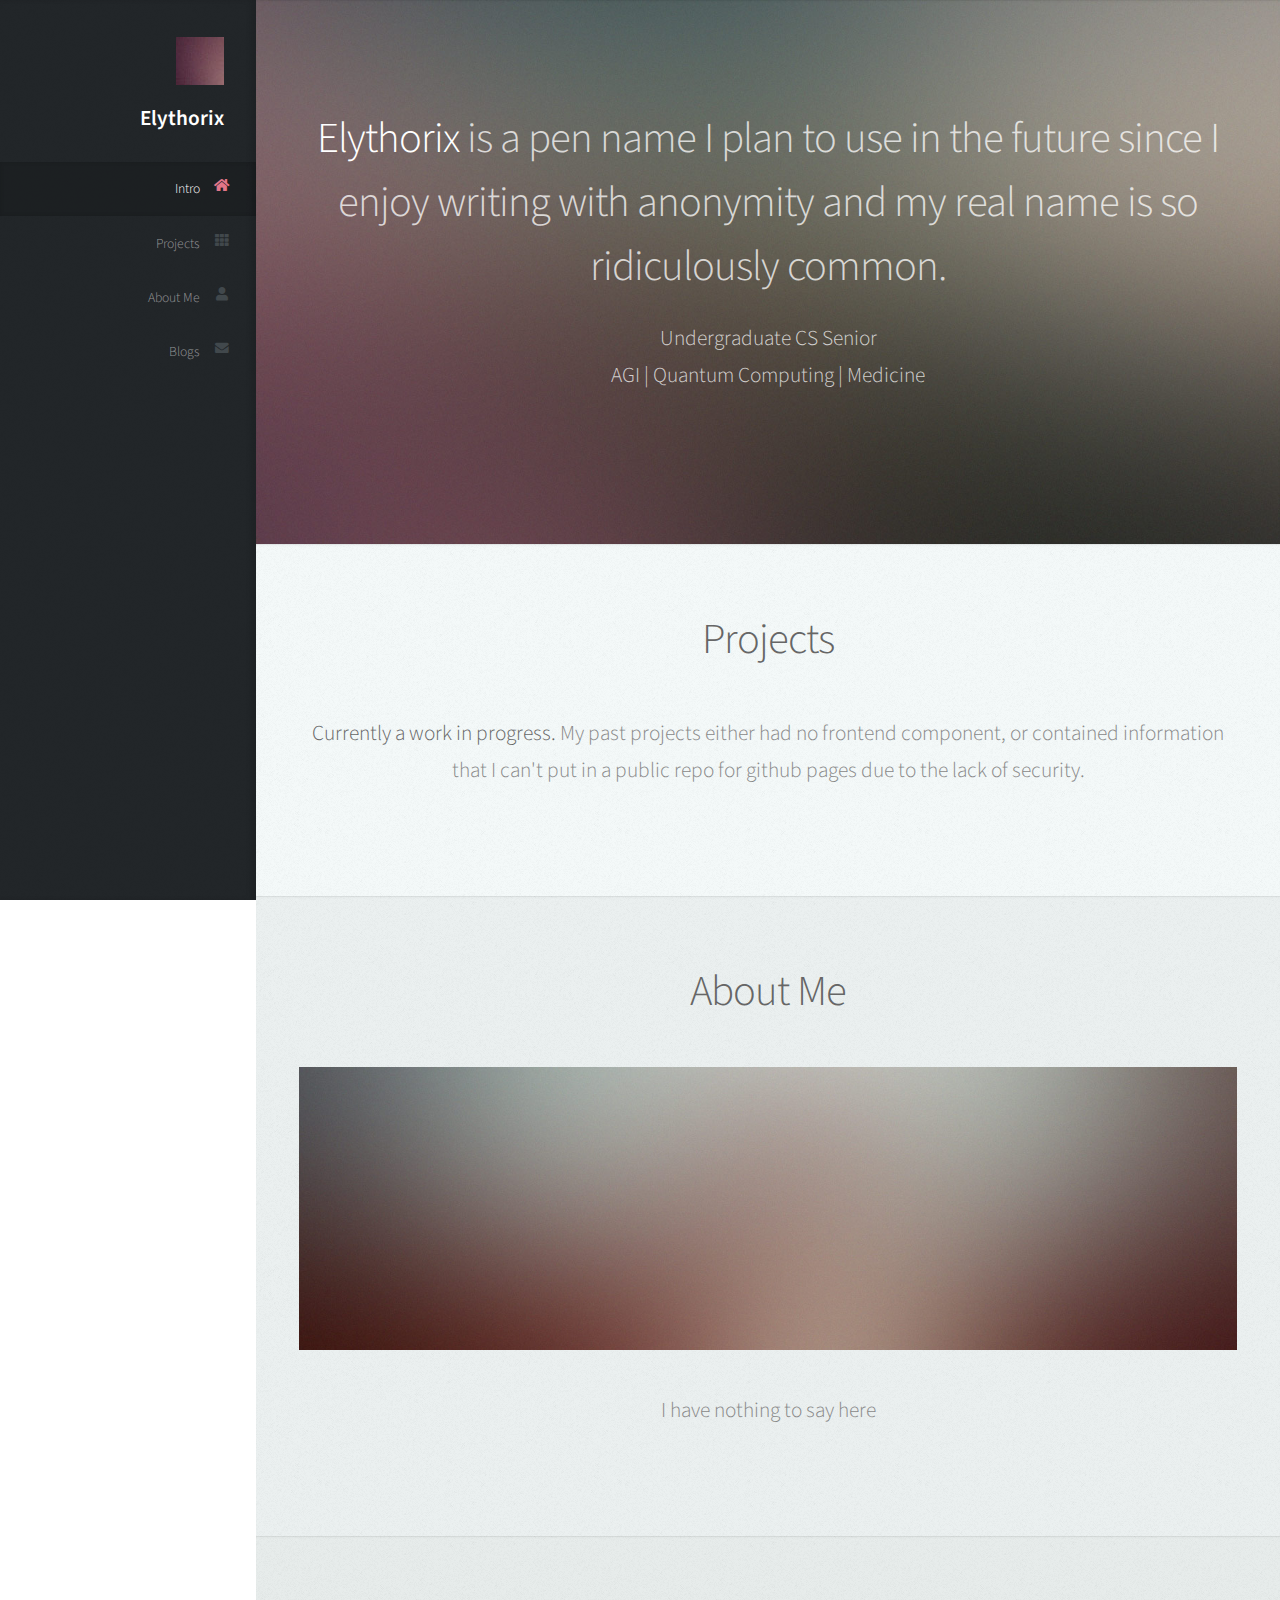
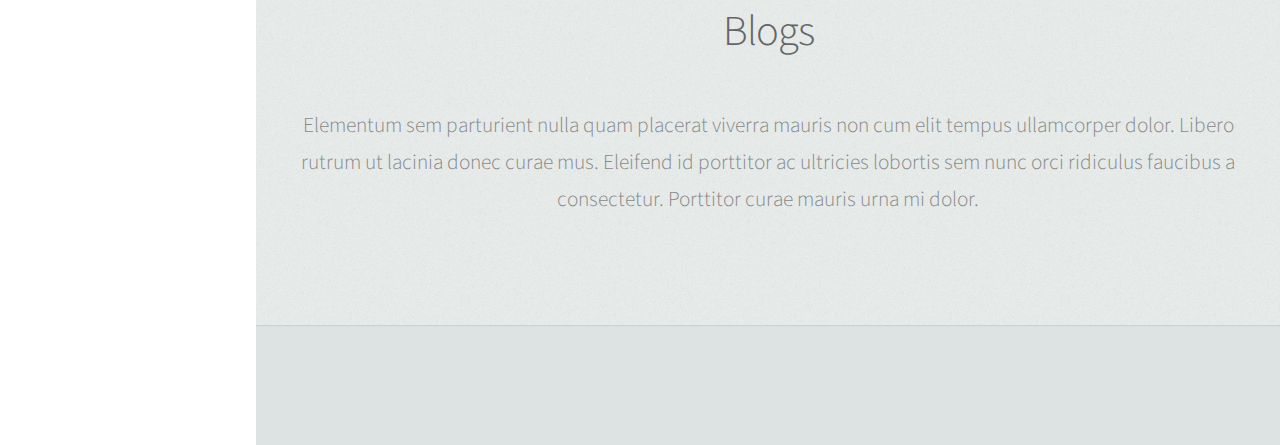
==== index.html @ fecc8b0c "adding a short bio" ====
<!DOCTYPE HTML>
<!--
	Prologue by HTML5 UP
	html5up.net | @ajlkn
	Free for personal and commercial use under the CCA 3.0 license (html5up.net/license)
-->
<html>
	<head>
		<title>Elythorix's Home</title>
		<meta charset="utf-8" />
		<meta name="viewport" content="width=device-width, initial-scale=1, user-scalable=no" />
		<link rel="stylesheet" href="assets/css/main.css" />
	</head>
	<body class="is-preload">

		<!-- Header -->
			<div id="header">

				<div class="top">

					<!-- Logo -->
						<div id="logo">
							<span class="image avatar48"><img src="images/avatar.jpg" alt="" /></span>
							<h1 id="title">Elythorix</h1>
							<!--<p>Will add a description in the future</p> -->
						</div>

					<!-- Nav -->
						<nav id="nav">
							<ul>
								<li><a href="#top" id="top-link"><span class="icon solid fa-home">Intro</span></a></li>
								<li><a href="#projects" id="projects-link"><span class="icon solid fa-th">Projects</span></a></li>
								<li><a href="#about" id="about-link"><span class="icon solid fa-user">About Me</span></a></li>
								<li><a href="#blogs" id="blog-link"><span class="icon solid fa-envelope">Blogs</span></a></li>
							</ul>
						</nav>

				</div>

				<div class="bottom">

					<!-- Social Icons 
						<ul class="icons">
							<li><a href="#" class="icon brands fa-twitter"><span class="label">Twitter</span></a></li>
							<li><a href="#" class="icon brands fa-facebook-f"><span class="label">Facebook</span></a></li>
							<li><a href="#" class="icon brands fa-github"><span class="label">Github</span></a></li>
							<li><a href="#" class="icon brands fa-dribbble"><span class="label">Dribbble</span></a></li>
							<li><a href="#" class="icon solid fa-envelope"><span class="label">Email</span></a></li>
						</ul>
					-->

				</div>

			</div>

		<!-- Main -->
			<div id="main">

				<!-- Intro -->
					<section id="top" class="one dark cover">
						<div class="container">

							<header>
								<h2 class="alt"><strong>Elythorix</strong> is a pen name I plan to use in the future since I enjoy writing with anonymity
									and my real name is so ridiculously common. </h2>
								<p>Undergraduate CS Senior<br />
								AGI | Quantum Computing | Medicine</p>
							</header>
						<!-- 
							<footer>
								<a href="#projects" class="button scrolly">Magna Aliquam</a>
							</footer>
						-->
						</div>
					</section>

				<!-- Portfolio (Will add this section in future) -->
					<section id="projects" class="two">
						<div class="container">

							<header>
								<h2>Projects</h2>
							</header>

							<p><b>Currently a work in progress. </b> My past projects either had no frontend component, or contained information
								that I can't put in a public repo for github pages due to the lack of security.
							</p>
						<!--
							<div class="row">
								<div class="col-4 col-12-mobile">
									<article class="item">
										<a href="#" class="image fit"><img src="images/pic02.jpg" alt="" /></a>
										<header>
											<h3>Ipsum Feugiat</h3>
										</header>
									</article>
									<article class="item">
										<a href="#" class="image fit"><img src="images/pic03.jpg" alt="" /></a>
										<header>
											<h3>Rhoncus Semper</h3>
										</header>
									</article>
								</div>
								<div class="col-4 col-12-mobile">
									<article class="item">
										<a href="#" class="image fit"><img src="images/pic04.jpg" alt="" /></a>
										<header>
											<h3>Magna Nullam</h3>
										</header>
									</article>
									<article class="item">
										<a href="#" class="image fit"><img src="images/pic05.jpg" alt="" /></a>
										<header>
											<h3>Natoque Vitae</h3>
										</header>
									</article>
								</div>
								<div class="col-4 col-12-mobile">
									<article class="item">
										<a href="#" class="image fit"><img src="images/pic06.jpg" alt="" /></a>
										<header>
											<h3>Dolor Penatibus</h3>
										</header>
									</article>
									<article class="item">
										<a href="#" class="image fit"><img src="images/pic07.jpg" alt="" /></a>
										<header>
											<h3>Orci Convallis</h3>
										</header>
									</article>
								</div>
							</div>
						-->
						</div>
					</section>

				<!-- About Me -->
					<section id="about" class="three">
						<div class="container">

							<header>
								<h2>About Me</h2>
							</header>

							<a href="#" class="image featured"><img src="images/pic08.jpg" alt="" /></a>

							<p>I have nothing to say here</p>

						</div>
					</section>

				<!-- Blogs -->
					<section id="blogs" class="four">
						<div class="container">

							<header>
								<h2>Blogs</h2>
							</header>

							<p>Elementum sem parturient nulla quam placerat viverra
							mauris non cum elit tempus ullamcorper dolor. Libero rutrum ut lacinia
							donec curae mus. Eleifend id porttitor ac ultricies lobortis sem nunc
							orci ridiculus faucibus a consectetur. Porttitor curae mauris urna mi dolor.</p>

						</div>
					</section>
				
			</div>

		<!-- Footer -->
			<div id="footer">

			</div>

		<!-- Scripts -->
			<script src="assets/js/jquery.min.js"></script>
			<script src="assets/js/jquery.scrolly.min.js"></script>
			<script src="assets/js/jquery.scrollex.min.js"></script>
			<script src="assets/js/browser.min.js"></script>
			<script src="assets/js/breakpoints.min.js"></script>
			<script src="assets/js/util.js"></script>
			<script src="assets/js/main.js"></script>

	</body>
</html>
---- assets/css/main.css ----
@import url("fontawesome-all.min.css");
@import url("https://fonts.googleapis.com/css?family=Source+Sans+Pro:300,300italic,400,600");

/*
	Prologue by HTML5 UP
	html5up.net | @ajlkn
	Free for personal and commercial use under the CCA 3.0 license (html5up.net/license)
*/

html, body, div, span, applet, object,
iframe, h1, h2, h3, h4, h5, h6, p, blockquote,
pre, a, abbr, acronym, address, big, cite,
code, del, dfn, em, img, ins, kbd, q, s, samp,
small, strike, strong, sub, sup, tt, var, b,
u, i, center, dl, dt, dd, ol, ul, li, fieldset,
form, label, legend, table, caption, tbody,
tfoot, thead, tr, th, td, article, aside,
canvas, details, embed, figure, figcaption,
footer, header, hgroup, menu, nav, output, ruby,
section, summary, time, mark, audio, video {
	margin: 0;
	padding: 0;
	border: 0;
	font-size: 100%;
	font: inherit;
	vertical-align: baseline;}

article, aside, details, figcaption, figure,
footer, header, hgroup, menu, nav, section {
	display: block;}

body {
	line-height: 1;
}

ol, ul {
	list-style: none;
}

blockquote, q {
	quotes: none;
}

	blockquote:before, blockquote:after, q:before, q:after {
		content: '';
		content: none;
	}

table {
	border-collapse: collapse;
	border-spacing: 0;
}

body {
	-webkit-text-size-adjust: none;
}

mark {
	background-color: transparent;
	color: inherit;
}

input::-moz-focus-inner {
	border: 0;
	padding: 0;
}

input, select, textarea {
	-moz-appearance: none;
	-webkit-appearance: none;
	-ms-appearance: none;
	appearance: none;
}

/* Basic */

	html {
		box-sizing: border-box;
	}

	*, *:before, *:after {
		box-sizing: inherit;
	}

	body {
		background: #fff;
		font-family: 'Source Sans Pro', sans-serif;
		font-size: 19pt;
		font-weight: 300;
		line-height: 1.75em;
		color: #888;
	}

		body.is-preload *, body.is-preload *:before, body.is-preload *:after {
			-moz-animation: none !important;
			-webkit-animation: none !important;
			-ms-animation: none !important;
			animation: none !important;
			-moz-transition: none !important;
			-webkit-transition: none !important;
			-ms-transition: none !important;
			transition: none !important;
		}

	input, textarea, select {
		font-family: 'Source Sans Pro', sans-serif;
		font-size: 19pt;
		font-weight: 300;
		line-height: 1.75em;
		color: #888;
	}

	h1, h2, h3, h4, h5, h6 {
		font-weight: 300;
		color: #666;
		line-height: 1.5em;
	}

	h1 a, h2 a, h3 a, h4 a, h5 a, h6 a {
		color: inherit;
		text-decoration: none;
	}

		h1 a strong, h2 a strong, h3 a strong, h4 a strong, h5 a strong, h6 a strong {
			color: #333;
		}

	h2 {
		font-size: 2em;
		letter-spacing: -1px;
	}

		h2.alt {
			color: #888;
		}

			h2.alt strong {
				color: #666;
			}

	h3 {
		font-size: 1.5em;
	}

	header {
		margin: 0 0 2em 0;
	}

		header > p {
			margin: 1em 0 0 0;
		}

	footer {
		margin: 2em 0 0 0;
	}

	strong, b {
		font-weight: 300;
		color: #666;
	}

	em, i {
		font-style: italic;
	}

	a {
		text-decoration: none;
		color: inherit;
		border-bottom: dotted 1px rgba(128, 128, 128, 0.5);
		-moz-transition: color 0.35s ease-in-out, border-bottom-color 0.35s ease-in-out;
		-webkit-transition: color 0.35s ease-in-out, border-bottom-color 0.35s ease-in-out;
		-ms-transition: color 0.35s ease-in-out, border-bottom-color 0.35s ease-in-out;
		transition: color 0.35s ease-in-out, border-bottom-color 0.35s ease-in-out;
		outline: 0;
	}

		a:hover {
			color: #E27689;
			border-bottom-color: rgba(255, 255, 255, 0);
		}

	sub {
		position: relative;
		top: 0.5em;
		font-size: 0.8em;
	}

	sup {
		position: relative;
		top: -0.5em;
		font-size: 0.8em;
	}

	hr {
		border: 0;
		border-top: solid 1px #ddd;
	}

	blockquote {
		border-left: solid 0.5em #ddd;
		padding: 1em 0 1em 2em;
		font-style: italic;
	}

	p, ul, ol, dl, table {
		margin-bottom: 2em;
	}

	br.clear {
		clear: both;
	}

/* Container */

	.container {
		margin: 0 auto;
		max-width: 100%;
		width: 1400px;
	}

		@media screen and (min-width: 961px) and (max-width: 1880px) {

			.container {
				width: 1200px;
			}

		}

		@media screen and (min-width: 961px) and (max-width: 1620px) {

			.container {
				width: 960px;
			}

		}

		@media screen and (min-width: 961px) and (max-width: 1320px) {

			.container {
				width: 100%;
			}

		}

		@media screen and (max-width: 960px) {

			.container {
				width: 100%;
			}

		}

		@media screen and (max-width: 736px) {

			.container {
				width: 100%;
			}

		}

/* Row */

	.row {
		display: flex;
		flex-wrap: wrap;
		box-sizing: border-box;
		align-items: stretch;
	}

		.row > * {
			box-sizing: border-box;
		}

		.row.gtr-uniform > * > :last-child {
			margin-bottom: 0;
		}

		.row.aln-left {
			justify-content: flex-start;
		}

		.row.aln-center {
			justify-content: center;
		}

		.row.aln-right {
			justify-content: flex-end;
		}

		.row.aln-top {
			align-items: flex-start;
		}

		.row.aln-middle {
			align-items: center;
		}

		.row.aln-bottom {
			align-items: flex-end;
		}

		.row > .imp {
			order: -1;
		}

		.row > .col-1 {
			width: 8.33333%;
		}

		.row > .off-1 {
			margin-left: 8.33333%;
		}

		.row > .col-2 {
			width: 16.66667%;
		}

		.row > .off-2 {
			margin-left: 16.66667%;
		}

		.row > .col-3 {
			width: 25%;
		}

		.row > .off-3 {
			margin-left: 25%;
		}

		.row > .col-4 {
			width: 33.33333%;
		}

		.row > .off-4 {
			margin-left: 33.33333%;
		}

		.row > .col-5 {
			width: 41.66667%;
		}

		.row > .off-5 {
			margin-left: 41.66667%;
		}

		.row > .col-6 {
			width: 50%;
		}

		.row > .off-6 {
			margin-left: 50%;
		}

		.row > .col-7 {
			width: 58.33333%;
		}

		.row > .off-7 {
			margin-left: 58.33333%;
		}

		.row > .col-8 {
			width: 66.66667%;
		}

		.row > .off-8 {
			margin-left: 66.66667%;
		}

		.row > .col-9 {
			width: 75%;
		}

		.row > .off-9 {
			margin-left: 75%;
		}

		.row > .col-10 {
			width: 83.33333%;
		}

		.row > .off-10 {
			margin-left: 83.33333%;
		}

		.row > .col-11 {
			width: 91.66667%;
		}

		.row > .off-11 {
			margin-left: 91.66667%;
		}

		.row > .col-12 {
			width: 100%;
		}

		.row > .off-12 {
			margin-left: 100%;
		}

		.row.gtr-0 {
			margin-top: 0px;
			margin-left: 0px;
		}

			.row.gtr-0 > * {
				padding: 0px 0 0 0px;
			}

			.row.gtr-0.gtr-uniform {
				margin-top: 0px;
			}

				.row.gtr-0.gtr-uniform > * {
					padding-top: 0px;
				}

		.row.gtr-25 {
			margin-top: -10px;
			margin-left: -10px;
		}

			.row.gtr-25 > * {
				padding: 10px 0 0 10px;
			}

			.row.gtr-25.gtr-uniform {
				margin-top: -10px;
			}

				.row.gtr-25.gtr-uniform > * {
					padding-top: 10px;
				}

		.row.gtr-50 {
			margin-top: -20px;
			margin-left: -20px;
		}

			.row.gtr-50 > * {
				padding: 20px 0 0 20px;
			}

			.row.gtr-50.gtr-uniform {
				margin-top: -20px;
			}

				.row.gtr-50.gtr-uniform > * {
					padding-top: 20px;
				}

		.row {
			margin-top: -40px;
			margin-left: -40px;
		}

			.row > * {
				padding: 40px 0 0 40px;
			}

			.row.gtr-uniform {
				margin-top: -40px;
			}

				.row.gtr-uniform > * {
					padding-top: 40px;
				}

		.row.gtr-150 {
			margin-top: -60px;
			margin-left: -60px;
		}

			.row.gtr-150 > * {
				padding: 60px 0 0 60px;
			}

			.row.gtr-150.gtr-uniform {
				margin-top: -60px;
			}

				.row.gtr-150.gtr-uniform > * {
					padding-top: 60px;
				}

		.row.gtr-200 {
			margin-top: -80px;
			margin-left: -80px;
		}

			.row.gtr-200 > * {
				padding: 80px 0 0 80px;
			}

			.row.gtr-200.gtr-uniform {
				margin-top: -80px;
			}

				.row.gtr-200.gtr-uniform > * {
					padding-top: 80px;
				}

		@media screen and (min-width: 961px) and (max-width: 1880px) {

			.row {
				display: flex;
				flex-wrap: wrap;
				box-sizing: border-box;
				align-items: stretch;
			}

				.row > * {
					box-sizing: border-box;
				}

				.row.gtr-uniform > * > :last-child {
					margin-bottom: 0;
				}

				.row.aln-left {
					justify-content: flex-start;
				}

				.row.aln-center {
					justify-content: center;
				}

				.row.aln-right {
					justify-content: flex-end;
				}

				.row.aln-top {
					align-items: flex-start;
				}

				.row.aln-middle {
					align-items: center;
				}

				.row.aln-bottom {
					align-items: flex-end;
				}

				.row > .imp-wide {
					order: -1;
				}

				.row > .col-1-wide {
					width: 8.33333%;
				}

				.row > .off-1-wide {
					margin-left: 8.33333%;
				}

				.row > .col-2-wide {
					width: 16.66667%;
				}

				.row > .off-2-wide {
					margin-left: 16.66667%;
				}

				.row > .col-3-wide {
					width: 25%;
				}

				.row > .off-3-wide {
					margin-left: 25%;
				}

				.row > .col-4-wide {
					width: 33.33333%;
				}

				.row > .off-4-wide {
					margin-left: 33.33333%;
				}

				.row > .col-5-wide {
					width: 41.66667%;
				}

				.row > .off-5-wide {
					margin-left: 41.66667%;
				}

				.row > .col-6-wide {
					width: 50%;
				}

				.row > .off-6-wide {
					margin-left: 50%;
				}

				.row > .col-7-wide {
					width: 58.33333%;
				}

				.row > .off-7-wide {
					margin-left: 58.33333%;
				}

				.row > .col-8-wide {
					width: 66.66667%;
				}

				.row > .off-8-wide {
					margin-left: 66.66667%;
				}

				.row > .col-9-wide {
					width: 75%;
				}

				.row > .off-9-wide {
					margin-left: 75%;
				}

				.row > .col-10-wide {
					width: 83.33333%;
				}

				.row > .off-10-wide {
					margin-left: 83.33333%;
				}

				.row > .col-11-wide {
					width: 91.66667%;
				}

				.row > .off-11-wide {
					margin-left: 91.66667%;
				}

				.row > .col-12-wide {
					width: 100%;
				}

				.row > .off-12-wide {
					margin-left: 100%;
				}

				.row.gtr-0 {
					margin-top: 0px;
					margin-left: 0px;
				}

					.row.gtr-0 > * {
						padding: 0px 0 0 0px;
					}

					.row.gtr-0.gtr-uniform {
						margin-top: 0px;
					}

						.row.gtr-0.gtr-uniform > * {
							padding-top: 0px;
						}

				.row.gtr-25 {
					margin-top: -10px;
					margin-left: -10px;
				}

					.row.gtr-25 > * {
						padding: 10px 0 0 10px;
					}

					.row.gtr-25.gtr-uniform {
						margin-top: -10px;
					}

						.row.gtr-25.gtr-uniform > * {
							padding-top: 10px;
						}

				.row.gtr-50 {
					margin-top: -20px;
					margin-left: -20px;
				}

					.row.gtr-50 > * {
						padding: 20px 0 0 20px;
					}

					.row.gtr-50.gtr-uniform {
						margin-top: -20px;
					}

						.row.gtr-50.gtr-uniform > * {
							padding-top: 20px;
						}

				.row {
					margin-top: -40px;
					margin-left: -40px;
				}

					.row > * {
						padding: 40px 0 0 40px;
					}

					.row.gtr-uniform {
						margin-top: -40px;
					}

						.row.gtr-uniform > * {
							padding-top: 40px;
						}

				.row.gtr-150 {
					margin-top: -60px;
					margin-left: -60px;
				}

					.row.gtr-150 > * {
						padding: 60px 0 0 60px;
					}

					.row.gtr-150.gtr-uniform {
						margin-top: -60px;
					}

						.row.gtr-150.gtr-uniform > * {
							padding-top: 60px;
						}

				.row.gtr-200 {
					margin-top: -80px;
					margin-left: -80px;
				}

					.row.gtr-200 > * {
						padding: 80px 0 0 80px;
					}

					.row.gtr-200.gtr-uniform {
						margin-top: -80px;
					}

						.row.gtr-200.gtr-uniform > * {
							padding-top: 80px;
						}

		}

		@media screen and (min-width: 961px) and (max-width: 1620px) {

			.row {
				display: flex;
				flex-wrap: wrap;
				box-sizing: border-box;
				align-items: stretch;
			}

				.row > * {
					box-sizing: border-box;
				}

				.row.gtr-uniform > * > :last-child {
					margin-bottom: 0;
				}

				.row.aln-left {
					justify-content: flex-start;
				}

				.row.aln-center {
					justify-content: center;
				}

				.row.aln-right {
					justify-content: flex-end;
				}

				.row.aln-top {
					align-items: flex-start;
				}

				.row.aln-middle {
					align-items: center;
				}

				.row.aln-bottom {
					align-items: flex-end;
				}

				.row > .imp-normal {
					order: -1;
				}

				.row > .col-1-normal {
					width: 8.33333%;
				}

				.row > .off-1-normal {
					margin-left: 8.33333%;
				}

				.row > .col-2-normal {
					width: 16.66667%;
				}

				.row > .off-2-normal {
					margin-left: 16.66667%;
				}

				.row > .col-3-normal {
					width: 25%;
				}

				.row > .off-3-normal {
					margin-left: 25%;
				}

				.row > .col-4-normal {
					width: 33.33333%;
				}

				.row > .off-4-normal {
					margin-left: 33.33333%;
				}

				.row > .col-5-normal {
					width: 41.66667%;
				}

				.row > .off-5-normal {
					margin-left: 41.66667%;
				}

				.row > .col-6-normal {
					width: 50%;
				}

				.row > .off-6-normal {
					margin-left: 50%;
				}

				.row > .col-7-normal {
					width: 58.33333%;
				}

				.row > .off-7-normal {
					margin-left: 58.33333%;
				}

				.row > .col-8-normal {
					width: 66.66667%;
				}

				.row > .off-8-normal {
					margin-left: 66.66667%;
				}

				.row > .col-9-normal {
					width: 75%;
				}

				.row > .off-9-normal {
					margin-left: 75%;
				}

				.row > .col-10-normal {
					width: 83.33333%;
				}

				.row > .off-10-normal {
					margin-left: 83.33333%;
				}

				.row > .col-11-normal {
					width: 91.66667%;
				}

				.row > .off-11-normal {
					margin-left: 91.66667%;
				}

				.row > .col-12-normal {
					width: 100%;
				}

				.row > .off-12-normal {
					margin-left: 100%;
				}

				.row.gtr-0 {
					margin-top: 0px;
					margin-left: 0px;
				}

					.row.gtr-0 > * {
						padding: 0px 0 0 0px;
					}

					.row.gtr-0.gtr-uniform {
						margin-top: 0px;
					}

						.row.gtr-0.gtr-uniform > * {
							padding-top: 0px;
						}

				.row.gtr-25 {
					margin-top: -10px;
					margin-left: -10px;
				}

					.row.gtr-25 > * {
						padding: 10px 0 0 10px;
					}

					.row.gtr-25.gtr-uniform {
						margin-top: -10px;
					}

						.row.gtr-25.gtr-uniform > * {
							padding-top: 10px;
						}

				.row.gtr-50 {
					margin-top: -20px;
					margin-left: -20px;
				}

					.row.gtr-50 > * {
						padding: 20px 0 0 20px;
					}

					.row.gtr-50.gtr-uniform {
						margin-top: -20px;
					}

						.row.gtr-50.gtr-uniform > * {
							padding-top: 20px;
						}

				.row {
					margin-top: -40px;
					margin-left: -40px;
				}

					.row > * {
						padding: 40px 0 0 40px;
					}

					.row.gtr-uniform {
						margin-top: -40px;
					}

						.row.gtr-uniform > * {
							padding-top: 40px;
						}

				.row.gtr-150 {
					margin-top: -60px;
					margin-left: -60px;
				}

					.row.gtr-150 > * {
						padding: 60px 0 0 60px;
					}

					.row.gtr-150.gtr-uniform {
						margin-top: -60px;
					}

						.row.gtr-150.gtr-uniform > * {
							padding-top: 60px;
						}

				.row.gtr-200 {
					margin-top: -80px;
					margin-left: -80px;
				}

					.row.gtr-200 > * {
						padding: 80px 0 0 80px;
					}

					.row.gtr-200.gtr-uniform {
						margin-top: -80px;
					}

						.row.gtr-200.gtr-uniform > * {
							padding-top: 80px;
						}

		}

		@media screen and (min-width: 961px) and (max-width: 1320px) {

			.row {
				display: flex;
				flex-wrap: wrap;
				box-sizing: border-box;
				align-items: stretch;
			}

				.row > * {
					box-sizing: border-box;
				}

				.row.gtr-uniform > * > :last-child {
					margin-bottom: 0;
				}

				.row.aln-left {
					justify-content: flex-start;
				}

				.row.aln-center {
					justify-content: center;
				}

				.row.aln-right {
					justify-content: flex-end;
				}

				.row.aln-top {
					align-items: flex-start;
				}

				.row.aln-middle {
					align-items: center;
				}

				.row.aln-bottom {
					align-items: flex-end;
				}

				.row > .imp-narrow {
					order: -1;
				}

				.row > .col-1-narrow {
					width: 8.33333%;
				}

				.row > .off-1-narrow {
					margin-left: 8.33333%;
				}

				.row > .col-2-narrow {
					width: 16.66667%;
				}

				.row > .off-2-narrow {
					margin-left: 16.66667%;
				}

				.row > .col-3-narrow {
					width: 25%;
				}

				.row > .off-3-narrow {
					margin-left: 25%;
				}

				.row > .col-4-narrow {
					width: 33.33333%;
				}

				.row > .off-4-narrow {
					margin-left: 33.33333%;
				}

				.row > .col-5-narrow {
					width: 41.66667%;
				}

				.row > .off-5-narrow {
					margin-left: 41.66667%;
				}

				.row > .col-6-narrow {
					width: 50%;
				}

				.row > .off-6-narrow {
					margin-left: 50%;
				}

				.row > .col-7-narrow {
					width: 58.33333%;
				}

				.row > .off-7-narrow {
					margin-left: 58.33333%;
				}

				.row > .col-8-narrow {
					width: 66.66667%;
				}

				.row > .off-8-narrow {
					margin-left: 66.66667%;
				}

				.row > .col-9-narrow {
					width: 75%;
				}

				.row > .off-9-narrow {
					margin-left: 75%;
				}

				.row > .col-10-narrow {
					width: 83.33333%;
				}

				.row > .off-10-narrow {
					margin-left: 83.33333%;
				}

				.row > .col-11-narrow {
					width: 91.66667%;
				}

				.row > .off-11-narrow {
					margin-left: 91.66667%;
				}

				.row > .col-12-narrow {
					width: 100%;
				}

				.row > .off-12-narrow {
					margin-left: 100%;
				}

				.row.gtr-0 {
					margin-top: 0px;
					margin-left: 0px;
				}

					.row.gtr-0 > * {
						padding: 0px 0 0 0px;
					}

					.row.gtr-0.gtr-uniform {
						margin-top: 0px;
					}

						.row.gtr-0.gtr-uniform > * {
							padding-top: 0px;
						}

				.row.gtr-25 {
					margin-top: -5px;
					margin-left: -5px;
				}

					.row.gtr-25 > * {
						padding: 5px 0 0 5px;
					}

					.row.gtr-25.gtr-uniform {
						margin-top: -5px;
					}

						.row.gtr-25.gtr-uniform > * {
							padding-top: 5px;
						}

				.row.gtr-50 {
					margin-top: -10px;
					margin-left: -10px;
				}

					.row.gtr-50 > * {
						padding: 10px 0 0 10px;
					}

					.row.gtr-50.gtr-uniform {
						margin-top: -10px;
					}

						.row.gtr-50.gtr-uniform > * {
							padding-top: 10px;
						}

				.row {
					margin-top: -20px;
					margin-left: -20px;
				}

					.row > * {
						padding: 20px 0 0 20px;
					}

					.row.gtr-uniform {
						margin-top: -20px;
					}

						.row.gtr-uniform > * {
							padding-top: 20px;
						}

				.row.gtr-150 {
					margin-top: -30px;
					margin-left: -30px;
				}

					.row.gtr-150 > * {
						padding: 30px 0 0 30px;
					}

					.row.gtr-150.gtr-uniform {
						margin-top: -30px;
					}

						.row.gtr-150.gtr-uniform > * {
							padding-top: 30px;
						}

				.row.gtr-200 {
					margin-top: -40px;
					margin-left: -40px;
				}

					.row.gtr-200 > * {
						padding: 40px 0 0 40px;
					}

					.row.gtr-200.gtr-uniform {
						margin-top: -40px;
					}

						.row.gtr-200.gtr-uniform > * {
							padding-top: 40px;
						}

		}

		@media screen and (max-width: 960px) {

			.row {
				display: flex;
				flex-wrap: wrap;
				box-sizing: border-box;
				align-items: stretch;
			}

				.row > * {
					box-sizing: border-box;
				}

				.row.gtr-uniform > * > :last-child {
					margin-bottom: 0;
				}

				.row.aln-left {
					justify-content: flex-start;
				}

				.row.aln-center {
					justify-content: center;
				}

				.row.aln-right {
					justify-content: flex-end;
				}

				.row.aln-top {
					align-items: flex-start;
				}

				.row.aln-middle {
					align-items: center;
				}

				.row.aln-bottom {
					align-items: flex-end;
				}

				.row > .imp-narrower {
					order: -1;
				}

				.row > .col-1-narrower {
					width: 8.33333%;
				}

				.row > .off-1-narrower {
					margin-left: 8.33333%;
				}

				.row > .col-2-narrower {
					width: 16.66667%;
				}

				.row > .off-2-narrower {
					margin-left: 16.66667%;
				}

				.row > .col-3-narrower {
					width: 25%;
				}

				.row > .off-3-narrower {
					margin-left: 25%;
				}

				.row > .col-4-narrower {
					width: 33.33333%;
				}

				.row > .off-4-narrower {
					margin-left: 33.33333%;
				}

				.row > .col-5-narrower {
					width: 41.66667%;
				}

				.row > .off-5-narrower {
					margin-left: 41.66667%;
				}

				.row > .col-6-narrower {
					width: 50%;
				}

				.row > .off-6-narrower {
					margin-left: 50%;
				}

				.row > .col-7-narrower {
					width: 58.33333%;
				}

				.row > .off-7-narrower {
					margin-left: 58.33333%;
				}

				.row > .col-8-narrower {
					width: 66.66667%;
				}

				.row > .off-8-narrower {
					margin-left: 66.66667%;
				}

				.row > .col-9-narrower {
					width: 75%;
				}

				.row > .off-9-narrower {
					margin-left: 75%;
				}

				.row > .col-10-narrower {
					width: 83.33333%;
				}

				.row > .off-10-narrower {
					margin-left: 83.33333%;
				}

				.row > .col-11-narrower {
					width: 91.66667%;
				}

				.row > .off-11-narrower {
					margin-left: 91.66667%;
				}

				.row > .col-12-narrower {
					width: 100%;
				}

				.row > .off-12-narrower {
					margin-left: 100%;
				}

				.row.gtr-0 {
					margin-top: 0px;
					margin-left: 0px;
				}

					.row.gtr-0 > * {
						padding: 0px 0 0 0px;
					}

					.row.gtr-0.gtr-uniform {
						margin-top: 0px;
					}

						.row.gtr-0.gtr-uniform > * {
							padding-top: 0px;
						}

				.row.gtr-25 {
					margin-top: -5px;
					margin-left: -5px;
				}

					.row.gtr-25 > * {
						padding: 5px 0 0 5px;
					}

					.row.gtr-25.gtr-uniform {
						margin-top: -5px;
					}

						.row.gtr-25.gtr-uniform > * {
							padding-top: 5px;
						}

				.row.gtr-50 {
					margin-top: -10px;
					margin-left: -10px;
				}

					.row.gtr-50 > * {
						padding: 10px 0 0 10px;
					}

					.row.gtr-50.gtr-uniform {
						margin-top: -10px;
					}

						.row.gtr-50.gtr-uniform > * {
							padding-top: 10px;
						}

				.row {
					margin-top: -20px;
					margin-left: -20px;
				}

					.row > * {
						padding: 20px 0 0 20px;
					}

					.row.gtr-uniform {
						margin-top: -20px;
					}

						.row.gtr-uniform > * {
							padding-top: 20px;
						}

				.row.gtr-150 {
					margin-top: -30px;
					margin-left: -30px;
				}

					.row.gtr-150 > * {
						padding: 30px 0 0 30px;
					}

					.row.gtr-150.gtr-uniform {
						margin-top: -30px;
					}

						.row.gtr-150.gtr-uniform > * {
							padding-top: 30px;
						}

				.row.gtr-200 {
					margin-top: -40px;
					margin-left: -40px;
				}

					.row.gtr-200 > * {
						padding: 40px 0 0 40px;
					}

					.row.gtr-200.gtr-uniform {
						margin-top: -40px;
					}

						.row.gtr-200.gtr-uniform > * {
							padding-top: 40px;
						}

		}

		@media screen and (max-width: 736px) {

			.row {
				display: flex;
				flex-wrap: wrap;
				box-sizing: border-box;
				align-items: stretch;
			}

				.row > * {
					box-sizing: border-box;
				}

				.row.gtr-uniform > * > :last-child {
					margin-bottom: 0;
				}

				.row.aln-left {
					justify-content: flex-start;
				}

				.row.aln-center {
					justify-content: center;
				}

				.row.aln-right {
					justify-content: flex-end;
				}

				.row.aln-top {
					align-items: flex-start;
				}

				.row.aln-middle {
					align-items: center;
				}

				.row.aln-bottom {
					align-items: flex-end;
				}

				.row > .imp-mobile {
					order: -1;
				}

				.row > .col-1-mobile {
					width: 8.33333%;
				}

				.row > .off-1-mobile {
					margin-left: 8.33333%;
				}

				.row > .col-2-mobile {
					width: 16.66667%;
				}

				.row > .off-2-mobile {
					margin-left: 16.66667%;
				}

				.row > .col-3-mobile {
					width: 25%;
				}

				.row > .off-3-mobile {
					margin-left: 25%;
				}

				.row > .col-4-mobile {
					width: 33.33333%;
				}

				.row > .off-4-mobile {
					margin-left: 33.33333%;
				}

				.row > .col-5-mobile {
					width: 41.66667%;
				}

				.row > .off-5-mobile {
					margin-left: 41.66667%;
				}

				.row > .col-6-mobile {
					width: 50%;
				}

				.row > .off-6-mobile {
					margin-left: 50%;
				}

				.row > .col-7-mobile {
					width: 58.33333%;
				}

				.row > .off-7-mobile {
					margin-left: 58.33333%;
				}

				.row > .col-8-mobile {
					width: 66.66667%;
				}

				.row > .off-8-mobile {
					margin-left: 66.66667%;
				}

				.row > .col-9-mobile {
					width: 75%;
				}

				.row > .off-9-mobile {
					margin-left: 75%;
				}

				.row > .col-10-mobile {
					width: 83.33333%;
				}

				.row > .off-10-mobile {
					margin-left: 83.33333%;
				}

				.row > .col-11-mobile {
					width: 91.66667%;
				}

				.row > .off-11-mobile {
					margin-left: 91.66667%;
				}

				.row > .col-12-mobile {
					width: 100%;
				}

				.row > .off-12-mobile {
					margin-left: 100%;
				}

				.row.gtr-0 {
					margin-top: 0px;
					margin-left: 0px;
				}

					.row.gtr-0 > * {
						padding: 0px 0 0 0px;
					}

					.row.gtr-0.gtr-uniform {
						margin-top: 0px;
					}

						.row.gtr-0.gtr-uniform > * {
							padding-top: 0px;
						}

				.row.gtr-25 {
					margin-top: -5px;
					margin-left: -5px;
				}

					.row.gtr-25 > * {
						padding: 5px 0 0 5px;
					}

					.row.gtr-25.gtr-uniform {
						margin-top: -5px;
					}

						.row.gtr-25.gtr-uniform > * {
							padding-top: 5px;
						}

				.row.gtr-50 {
					margin-top: -10px;
					margin-left: -10px;
				}

					.row.gtr-50 > * {
						padding: 10px 0 0 10px;
					}

					.row.gtr-50.gtr-uniform {
						margin-top: -10px;
					}

						.row.gtr-50.gtr-uniform > * {
							padding-top: 10px;
						}

				.row {
					margin-top: -20px;
					margin-left: -20px;
				}

					.row > * {
						padding: 20px 0 0 20px;
					}

					.row.gtr-uniform {
						margin-top: -20px;
					}

						.row.gtr-uniform > * {
							padding-top: 20px;
						}

				.row.gtr-150 {
					margin-top: -30px;
					margin-left: -30px;
				}

					.row.gtr-150 > * {
						padding: 30px 0 0 30px;
					}

					.row.gtr-150.gtr-uniform {
						margin-top: -30px;
					}

						.row.gtr-150.gtr-uniform > * {
							padding-top: 30px;
						}

				.row.gtr-200 {
					margin-top: -40px;
					margin-left: -40px;
				}

					.row.gtr-200 > * {
						padding: 40px 0 0 40px;
					}

					.row.gtr-200.gtr-uniform {
						margin-top: -40px;
					}

						.row.gtr-200.gtr-uniform > * {
							padding-top: 40px;
						}

		}

/* Sections/Article */

	section, article {
		margin-bottom: 3em;
	}

		section > :last-child,
		section > .container, section:last-child, article > :last-child,
		article > .container, article:last-child {
			margin-bottom: 0;
		}

		.row > section, .row > article {
			margin-bottom: 0;
		}

/* Image */

	.image {
		display: inline-block;
		border: 0;
	}

		.image img {
			display: block;
			width: 100%;
		}

		.image.avatar48 {
			width: 48px;
			height: 48px;
			background: #f00;
		}

			.image.avatar48 img {
				width: 48px;
				height: 48px;
			}

		.image.fit {
			display: block;
			width: 100%;
		}

		.image.featured {
			display: block;
			width: 100%;
			margin: 0 0 2em 0;
		}

		.image.left {
			float: left;
			margin: 0 2em 2em 0;
		}

		.image.centered {
			display: block;
			margin: 0 0 2em 0;
		}

			.image.centered img {
				margin: 0 auto;
				width: auto;
			}

/* List */

	ul {
		list-style: disc;
		padding-left: 1em;
	}

		ul li {
			padding-left: 0.5em;
		}

	ol {
		list-style: decimal;
		padding-left: 1.25em;
	}

		ol li {
			padding-left: 0.25em;
		}

/* Icons */

	ul.icons {
		cursor: default;
		list-style: none;
		padding-left: 0;
	}

		ul.icons li {
			display: inline-block;
			padding-left: 0;
		}

		ul.icons a {
			display: inline-block;
			width: 2em;
			height: 2em;
			line-height: 2em;
			text-align: center;
			border: 0;
		}

/* Form */

	form label {
		display: block;
		text-align: left;
		margin-bottom: 0.5em;
	}

	form input[type="text"],
	form input[type="email"],
	form input[type="password"],
	form select,
	form textarea {
		position: relative;
		-webkit-appearance: none;
		display: block;
		border: 0;
		outline: 0;
		background: #fff;
		background: rgba(255, 255, 255, 0.75);
		width: 100%;
		border-radius: 0.35em;
		padding: 0.75em 1em 0.75em 1em;
		box-shadow: inset 0 0.1em 0.1em 0 rgba(0, 0, 0, 0.05);
		border: solid 1px rgba(0, 0, 0, 0.15);
		-moz-transition: all 0.35s ease-in-out;
		-webkit-transition: all 0.35s ease-in-out;
		-ms-transition: all 0.35s ease-in-out;
		transition: all 0.35s ease-in-out;
	}

		form input[type="text"]:focus,
		form input[type="email"]:focus,
		form input[type="password"]:focus,
		form select:focus,
		form textarea:focus {
			box-shadow: 0 0 2px 1px #8ebebc;
			background: #fff;
		}

	form input[type="text"],
	form input[type="email"],
	form input[type="password"],
	form select {
		line-height: 1.25em;
	}

	form textarea {
		min-height: 14em;
	}

	form ::-webkit-input-placeholder {
		color: #555 !important;
	}

	form :-moz-placeholder {
		color: #555 !important;
	}

	form ::-moz-placeholder {
		color: #555 !important;
	}

	form :-ms-input-placeholder {
		color: #555 !important;
	}

	form ::-moz-focus-inner {
		border: 0;
	}

/* Table */

	table {
		width: 100%;
		text-align: left;
	}

		table tbody tr:nth-child(2n+2) {
			background: #f4f4f4;
		}

		table td {
			padding: 0.5em 1em 0.5em 1em;
		}

		table th {
			text-align: left;
			padding: 0.5em 1em 0.5em 1em;
			color: #fff;
			background: #222729 url("images/overlay.png");
		}

		table thead {
			background: #444;
			color: #fff;
		}

		table tfoot {
			background: #eee;
		}

/* Button */

	input[type="button"],
	input[type="submit"],
	input[type="reset"],
	button,
	.button {
		position: relative;
		display: inline-block;
		border-radius: 0.35em;
		color: #fff !important;
		text-decoration: none;
		padding: 0.75em 2.5em 0.75em 2.5em;
		background-color: #8ebebc;
		border: 0;
		cursor: pointer;
		background-image: -moz-linear-gradient(top, rgba(0, 0, 0, 0), rgba(0, 0, 0, 0.15)), url("images/overlay.png");
		background-image: -webkit-linear-gradient(top, rgba(0, 0, 0, 0), rgba(0, 0, 0, 0.15)), url("images/overlay.png");
		background-image: -ms-linear-gradient(top, rgba(0, 0, 0, 0), rgba(0, 0, 0, 0.15)), url("images/overlay.png");
		background-image: linear-gradient(top, rgba(0, 0, 0, 0), rgba(0, 0, 0, 0.15)), url("images/overlay.png");
		-moz-transition: background-color 0.35s ease-in-out;
		-webkit-transition: background-color 0.35s ease-in-out;
		-ms-transition: background-color 0.35s ease-in-out;
		transition: background-color 0.35s ease-in-out;
	}

		input[type="button"]:hover,
		input[type="submit"]:hover,
		input[type="reset"]:hover,
		button:hover,
		.button:hover {
			background-color: #9ececc;
		}

		input[type="button"]:active,
		input[type="submit"]:active,
		input[type="reset"]:active,
		button:active,
		.button:active {
			background-color: #7eaeac;
		}

/* Item */

	.item {
		box-shadow: 0 0.05em 0.15em 0 rgba(0, 0, 0, 0.05);
		margin-bottom: 40px;
	}

		.item header {
			background: #fff;
			margin: 0;
			padding: 1em 0 1em 0;
			font-size: 0.8em;
		}

			.item header h3 {
				font-size: 1em;
			}

/* Icons */

	.icon {
		text-decoration: none;
		text-decoration: none;
	}

		.icon:before {
			-moz-osx-font-smoothing: grayscale;
			-webkit-font-smoothing: antialiased;
			display: inline-block;
			font-style: normal;
			font-variant: normal;
			text-rendering: auto;
			line-height: 1;
			text-transform: none !important;
			font-family: 'Font Awesome 5 Free';
			font-weight: 400;
		}

		.icon:before {
			line-height: inherit;
		}

		.icon > .label {
			display: none;
		}

		.icon.solid:before {
			font-weight: 900;
		}

		.icon.brands:before {
			font-family: 'Font Awesome 5 Brands';
		}

/* Header */

	#header {
		display: -moz-flex;
		display: -webkit-flex;
		display: -ms-flex;
		display: flex;
		-moz-flex-direction: column;
		-webkit-flex-direction: column;
		-ms-flex-direction: column;
		flex-direction: column;
		-moz-justify-content: space-between;
		-webkit-justify-content: space-between;
		-ms-justify-content: space-between;
		justify-content: space-between;
		background: #222629 url("images/overlay.png");
		box-shadow: inset -0.25em 0 0.25em 0 rgba(0, 0, 0, 0.1);
		color: #fff;
		height: 100%;
		left: 0;
		overflow-y: auto;
		position: fixed;
		text-align: right;
		top: 0;
		width: 375px;
	}

		#header .top {
			-moz-flex-grow: 1;
			-webkit-flex-grow: 1;
			-ms-flex-grow: 1;
			flex-grow: 1;
		}

		#header .bottom {
			-moz-flex-shrink: 0;
			-webkit-flex-shrink: 0;
			-ms-flex-shrink: 0;
			flex-shrink: 0;
			padding: 1.5em 0 0.75em 0;
		}

			#header .bottom > :last-child {
				margin-bottom: 0;
			}

		#header .icons {
			font-size: 0.8em;
			text-align: center;
		}

			#header .icons a {
				color: #41484c;
				-moz-transition: color 0.35s ease-in-out;
				-webkit-transition: color 0.35s ease-in-out;
				-ms-transition: color 0.35s ease-in-out;
				transition: color 0.35s ease-in-out;
			}

				#header .icons a:hover {
					color: #fff;
				}

	#logo {
		position: relative;
		margin: 1.75em 1.5em 1.5em 1.5em;
		min-height: 48px;
		cursor: default;
	}

		#logo h1 {
			position: relative;
			color: #fff;
			font-weight: 600;
			font-size: 1em;
			line-height: 1em;
		}

		#logo p {
			position: relative;
			display: block;
			font-size: 0.6em;
			color: rgba(255, 255, 255, 0.5);
			line-height: 1.25em;
			margin: 0.5em 0 0 0;
		}

		#logo .image {
			position: absolute;
			left: 0;
			top: 0;
		}

	#nav ul {
		list-style: none;
		padding-left: 0;
		margin-bottom: 0;
	}

		#nav ul li {
			padding-left: 0;
		}

			#nav ul li a {
				display: block;
				padding: 0.5em 1.5em 0.5em 1.5em;
				color: rgba(255, 255, 255, 0.5);
				text-decoration: none;
				outline: 0;
				border: 0;
				-moz-transition: none;
				-webkit-transition: none;
				-ms-transition: none;
				transition: none;
			}

				#nav ul li a span {
					position: relative;
					display: block;
					font-size: 0.8em;
				}

					#nav ul li a span:before {
						position: absolute;
						left: 0;
						color: #41484c;
						text-align: center;
						width: 1.25em;
						line-height: 1.75em;
					}

				#nav ul li a.active {
					background: rgba(0, 0, 0, 0.15);
					box-shadow: inset 0 0 0.25em 0 rgba(0, 0, 0, 0.125);
					color: #fff;
				}

					#nav ul li a.active span:before {
						color: #e27689;
					}

/* Footer */

	#footer {
		margin-left: 375px;
		text-align: center;
		background-color: #dce3e2;
		padding: 3em 0 4em 0;
		box-shadow: inset 0 1px 0 0 rgba(0, 0, 0, 0.05), inset 0 0.1em 0.1em 0 rgba(0, 0, 0, 0.025);
		font-size: 0.8em;
	}

		#footer .copyright {
			cursor: default;
			margin: 0;
		}

			#footer .copyright li {
				display: inline-block;
				line-height: 1em;
				border-left: solid 1px rgba(128, 128, 128, 0.35);
				padding: 0 0 0 0.5em;
				margin: 0 0 0 0.5em;
			}

				#footer .copyright li:first-child {
					border-left: 0;
					padding-left: 0;
					margin-left: 0;
				}

/* Main */

	#main {
		margin-left: 375px;
	}

		#main > section {
			margin: 0;
			overflow: hidden;
			padding: 4em 0;
			box-shadow: inset 0 1px 0 0 rgba(0, 0, 0, 0.05), inset 0 0.1em 0.1em 0 rgba(0, 0, 0, 0.025);
			text-align: center;
			background-image: url("images/overlay.png");
		}

			#main > section.dark {
				color: #ddd;
				color: rgba(255, 255, 255, 0.75);
			}

				#main > section.dark h2, #main > section.dark h3, #main > section.dark h4, #main > section.dark h5, #main > section.dark h6 {
					color: inherit;
				}

				#main > section.dark strong {
					color: #fff;
					border-color: inherit;
				}

				#main > section.dark a {
					color: #fff;
					border-color: inherit;
				}

					#main > section.dark a:hover {
						border-bottom-color: rgba(255, 255, 255, 0);
					}

			#main > section.cover {
				padding: 10em 0;
				background-size: cover;
				background-position: center center;
			}

			#main > section.one {
				background-color: #81918E;
				background-image: url("../../images/banner.jpg");
			}

			#main > section.two {
				background-color: #f5fafa;
			}

			#main > section.three {
				background-color: #ecf1f1;
			}

			#main > section.four {
				background-color: #e8edec;
			}

/* Wide */

	@media screen and (min-width: 961px) and (max-width: 1880px) {

		/* Basic */

			body, input, textarea, select {
				font-size: 17pt;
			}

		/* Header */

			#header {
				width: 300px;
			}

		/* Footer */

			#footer {
				margin-left: 300px;
			}

		/* Main */

			#main {
				margin-left: 300px;
			}

	}

/* Normal */

	@media screen and (min-width: 961px) and (max-width: 1620px) {

		/* Main */

			#main > section {
				padding: 3em 0;
			}

			#main section.cover {
				padding: 5em 0;
			}

	}

/* Narrow */

	@media screen and (min-width: 961px) and (max-width: 1320px) {

		/* Basic */

			body, input, textarea, select {
				font-size: 16pt;
			}

			.container {
				padding: 0 2em 0 2em;
			}

		/* Icons */

			ul.icons li a {
				width: 1.75em;
			}

		/* Item */

			.item {
				margin-bottom: 20px;
			}

		/* Header */

			#header {
				width: 20%;
			}

			#logo .image {
				position: relative;
				margin: 0 0 0.5em 0;
			}

			#nav ul li a {
				font-size: 0.8em;
				padding-top: 0.5em;
				padding-bottom: 0.5em;
			}

				#nav ul li a span {
					padding-right: 2.25em;
				}

					#nav ul li a span:before {
						left: 100%;
						margin-left: -1.25em;
						line-height: 2.25em;
					}

		/* Footer */

			#footer {
				margin-left: 20%;
			}

		/* Main */

			#main {
				margin-left: 20%;
			}

	}

/* Narrower */

	#headerToggle {
		display: none;
	}

	@media screen and (max-width: 960px) {

		/* Basic */

			html, body {
				overflow-x: hidden;
			}

			body, input, textarea, select {
				font-size: 16pt;
			}

			header br {
				display: none;
			}

			.container {
				padding: 0 2em 0 2em;
			}

		/* Item */

			.item {
				margin-bottom: 15px;
			}

		/* Icons */

			ul.icons a {
				width: 1.75em;
				font-size: 1.25em;
			}

		/* Header */

			#header {
				-moz-backface-visibility: hidden;
				-webkit-backface-visibility: hidden;
				-ms-backface-visibility: hidden;
				backface-visibility: hidden;
				-moz-transform: translateX(-275px);
				-webkit-transform: translateX(-275px);
				-ms-transform: translateX(-275px);
				transform: translateX(-275px);
				-moz-transition: -moz-transform 0.5s ease;
				-webkit-transition: -webkit-transform 0.5s ease;
				-ms-transition: -ms-transform 0.5s ease;
				transition: transform 0.5s ease;
				-webkit-overflow-scrolling: touch;
				display: block;
				height: 100%;
				left: 0;
				overflow-y: auto;
				position: fixed;
				top: 0;
				width: 275px;
				z-index: 10002;
				width: 275px;
				background: #222729 url("images/overlay.png");
				box-shadow: inset -0.25em 0 0.25em 0 rgba(0, 0, 0, 0.125);
			}

				#header .top {
					position: relative;
				}

				#header .bottom {
					border-top: solid 1px rgba(255, 255, 255, 0.05);
					box-shadow: 0 -1px 0 0 rgba(0, 0, 0, 0.15);
					padding-top: 2em;
					margin-top: 2em;
					position: relative;
				}

			#logo {
				margin: 1.5em 1.25em 1.25em 1.25em;
			}

			#nav ul li a {
				padding: 0.5em 1.25em 0.5em 1.25em;
			}

			#headerToggle {
				-moz-backface-visibility: hidden;
				-webkit-backface-visibility: hidden;
				-ms-backface-visibility: hidden;
				backface-visibility: hidden;
				-moz-transition: -moz-transform 0.5s ease;
				-webkit-transition: -webkit-transform 0.5s ease;
				-ms-transition: -ms-transform 0.5s ease;
				transition: transform 0.5s ease;
				display: block;
				height: 2.25em;
				left: 0;
				position: fixed;
				top: 0;
				width: 3.25em;
				z-index: 10001;
			}

				#headerToggle .toggle {
					text-decoration: none;
					position: absolute;
					left: 0;
					top: 0;
					width: 100%;
					height: 100%;
					outline: 0;
					border: 0;
				}

					#headerToggle .toggle:before {
						-moz-osx-font-smoothing: grayscale;
						-webkit-font-smoothing: antialiased;
						display: inline-block;
						font-style: normal;
						font-variant: normal;
						text-rendering: auto;
						line-height: 1;
						text-transform: none !important;
						font-family: 'Font Awesome 5 Free';
						font-weight: 900;
					}

					#headerToggle .toggle:before {
						text-decoration: none;
						content: '\f0c9';
						color: #fff;
						font-size: 18px;
						background: rgba(128, 136, 144, 0.5);
						border-radius: 0.35em;
						text-align: center;
						position: absolute;
						left: 0.5em;
						top: 0.5em;
						display: block;
						width: 3.25em;
						height: 2.25em;
						line-height: 2.25em;
					}

			body.header-visible #main {
				-moz-transform: translateX(275px);
				-webkit-transform: translateX(275px);
				-ms-transform: translateX(275px);
				transform: translateX(275px);
			}

			body.header-visible #headerToggle {
				-moz-transform: translateX(275px);
				-webkit-transform: translateX(275px);
				-ms-transform: translateX(275px);
				transform: translateX(275px);
			}

			body.header-visible #header {
				-moz-transform: translateX(0);
				-webkit-transform: translateX(0);
				-ms-transform: translateX(0);
				transform: translateX(0);
			}

		/* Footer */

			#footer {
				margin-left: 0;
			}

		/* Main */

			#main {
				-moz-backface-visibility: hidden;
				-webkit-backface-visibility: hidden;
				-ms-backface-visibility: hidden;
				backface-visibility: hidden;
				-moz-transition: -moz-transform 0.5s ease;
				-webkit-transition: -webkit-transform 0.5s ease;
				-ms-transition: -ms-transform 0.5s ease;
				transition: transform 0.5s ease;
				padding-bottom: 1px;
				margin-left: 0;
			}

				#main > section {
					padding: 3em 0;
				}

				#main section.cover {
					padding: 4em 0;
				}

	}

/* Mobile */

	@media screen and (max-width: 736px) {

		/* Basic */

			body, input, textarea, select {
				font-size: 14pt;
			}

			h2 {
				font-size: 1.5em;
				letter-spacing: 0;
				font-weight: 300;
			}

			.container {
				padding: 0 15px 0 15px;
			}

		/* List */

			ul.icons a {
				width: 2em;
				font-size: 1.25em;
			}

		/* Main */

			#main > section {
				padding: 2em 0;
			}

			#main section.cover {
				padding: 4em 0em;
			}

				#main section.cover header {
					padding: 0 1em;
				}

		/* Footer */

			#footer .copyright li {
				display: block;
				line-height: 1.25em;
				border: 0;
				padding: 0;
				margin: 1em 0 0 0;
			}

				#footer .copyright li:first-child {
					margin-top: 0;
				}

	}
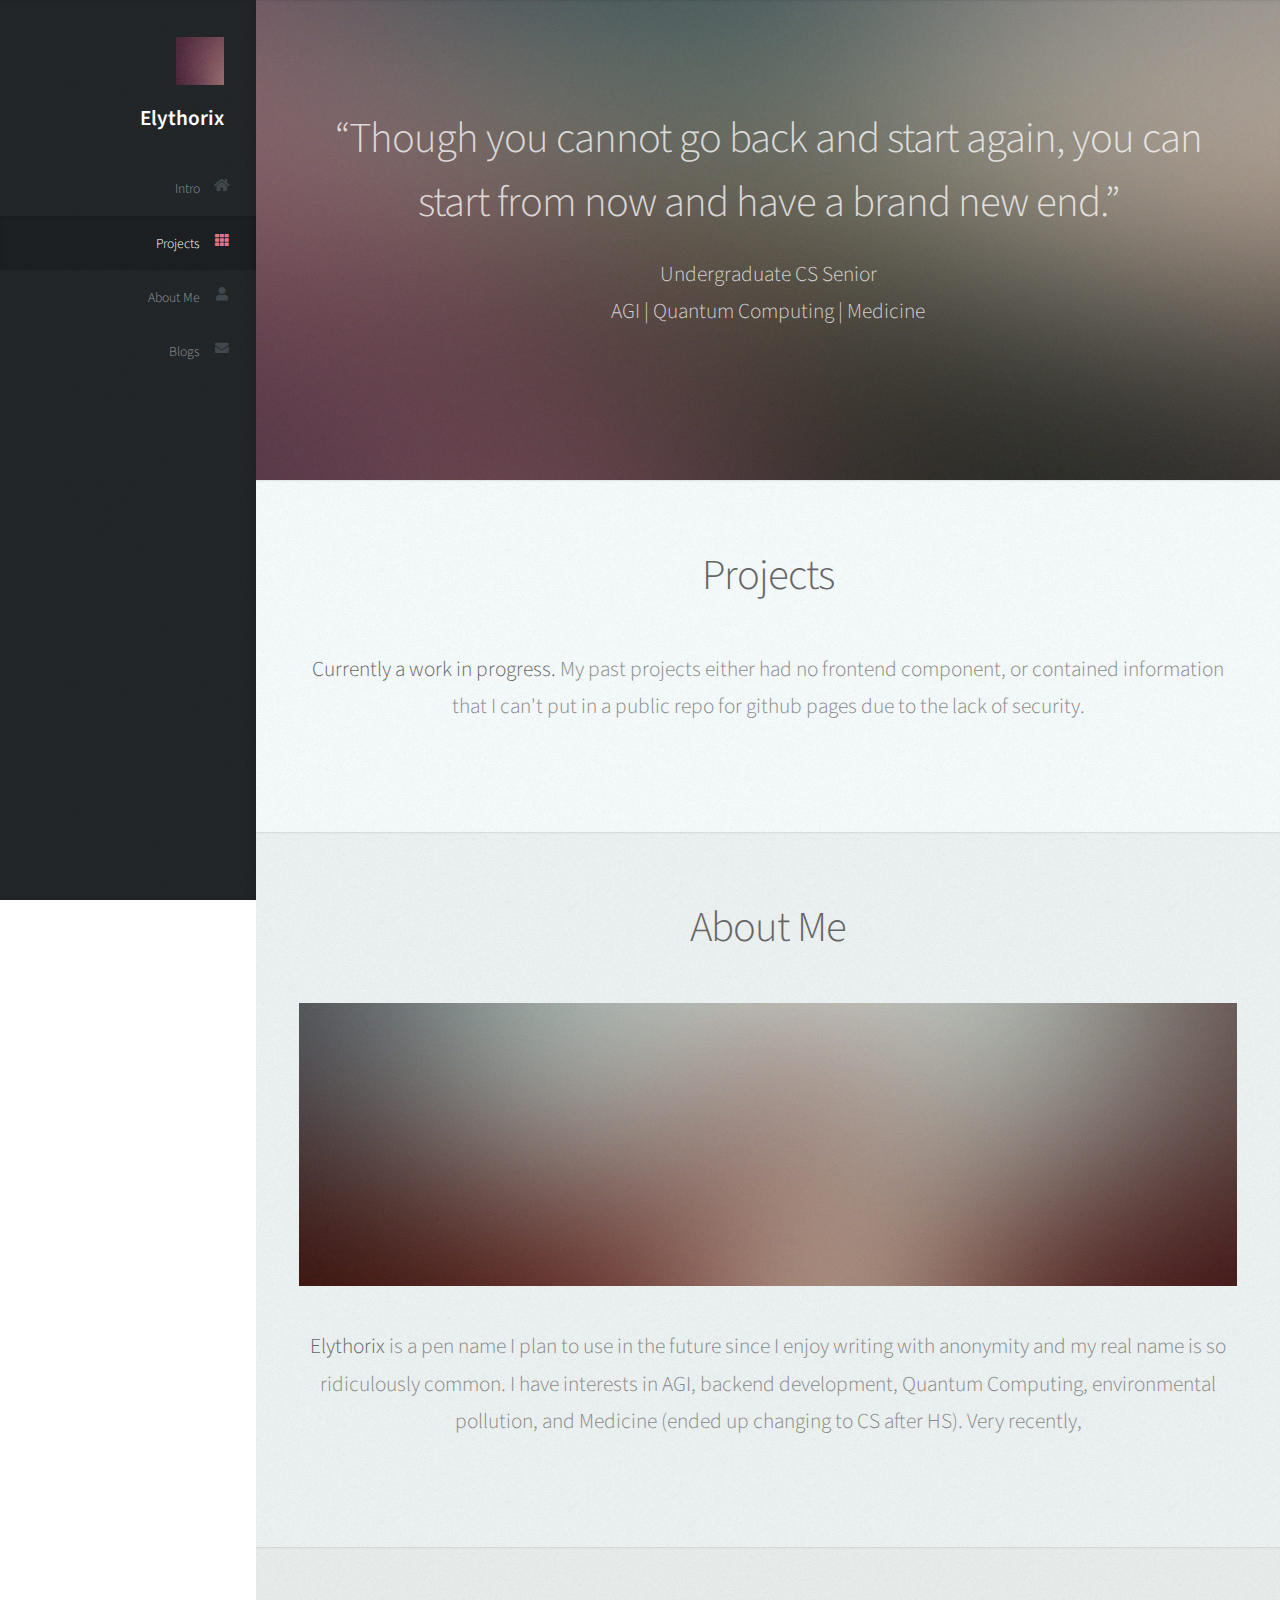
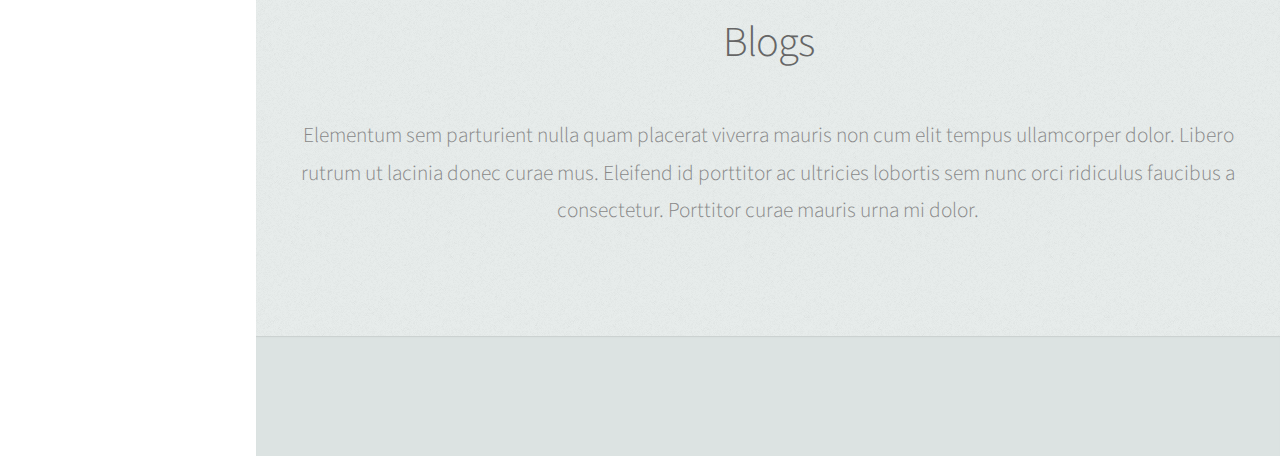
==== commit 1ac19065: "idk what im doing again" ====
--- a/index.html
+++ b/index.html
@@ -61,8 +61,10 @@
 						<div class="container">
 
 							<header>
-								<h2 class="alt"><strong>Elythorix</strong> is a pen name I plan to use in the future since I enjoy writing with anonymity
-									and my real name is so ridiculously common. </h2>
+								<h2 class="alt"> 
+									“Though you cannot go back and start again, you can start 
+									from now and have a brand new end.” 
+								</h2>
 								<p>Undergraduate CS Senior<br />
 								AGI | Quantum Computing | Medicine</p>
 							</header>
@@ -144,7 +146,10 @@
 
 							<a href="#" class="image featured"><img src="images/pic08.jpg" alt="" /></a>
 
-							<p>I have nothing to say here</p>
+							<p class="alt"><strong>Elythorix</strong> is a pen name I plan to use in the future since I enjoy writing
+								with anonymity and my real name is so ridiculously common. I have interests in AGI, backend development,
+								Quantum Computing, environmental pollution, and Medicine (ended up changing to CS after HS). Very recently, 
+							</p>
 
 						</div>
 					</section>
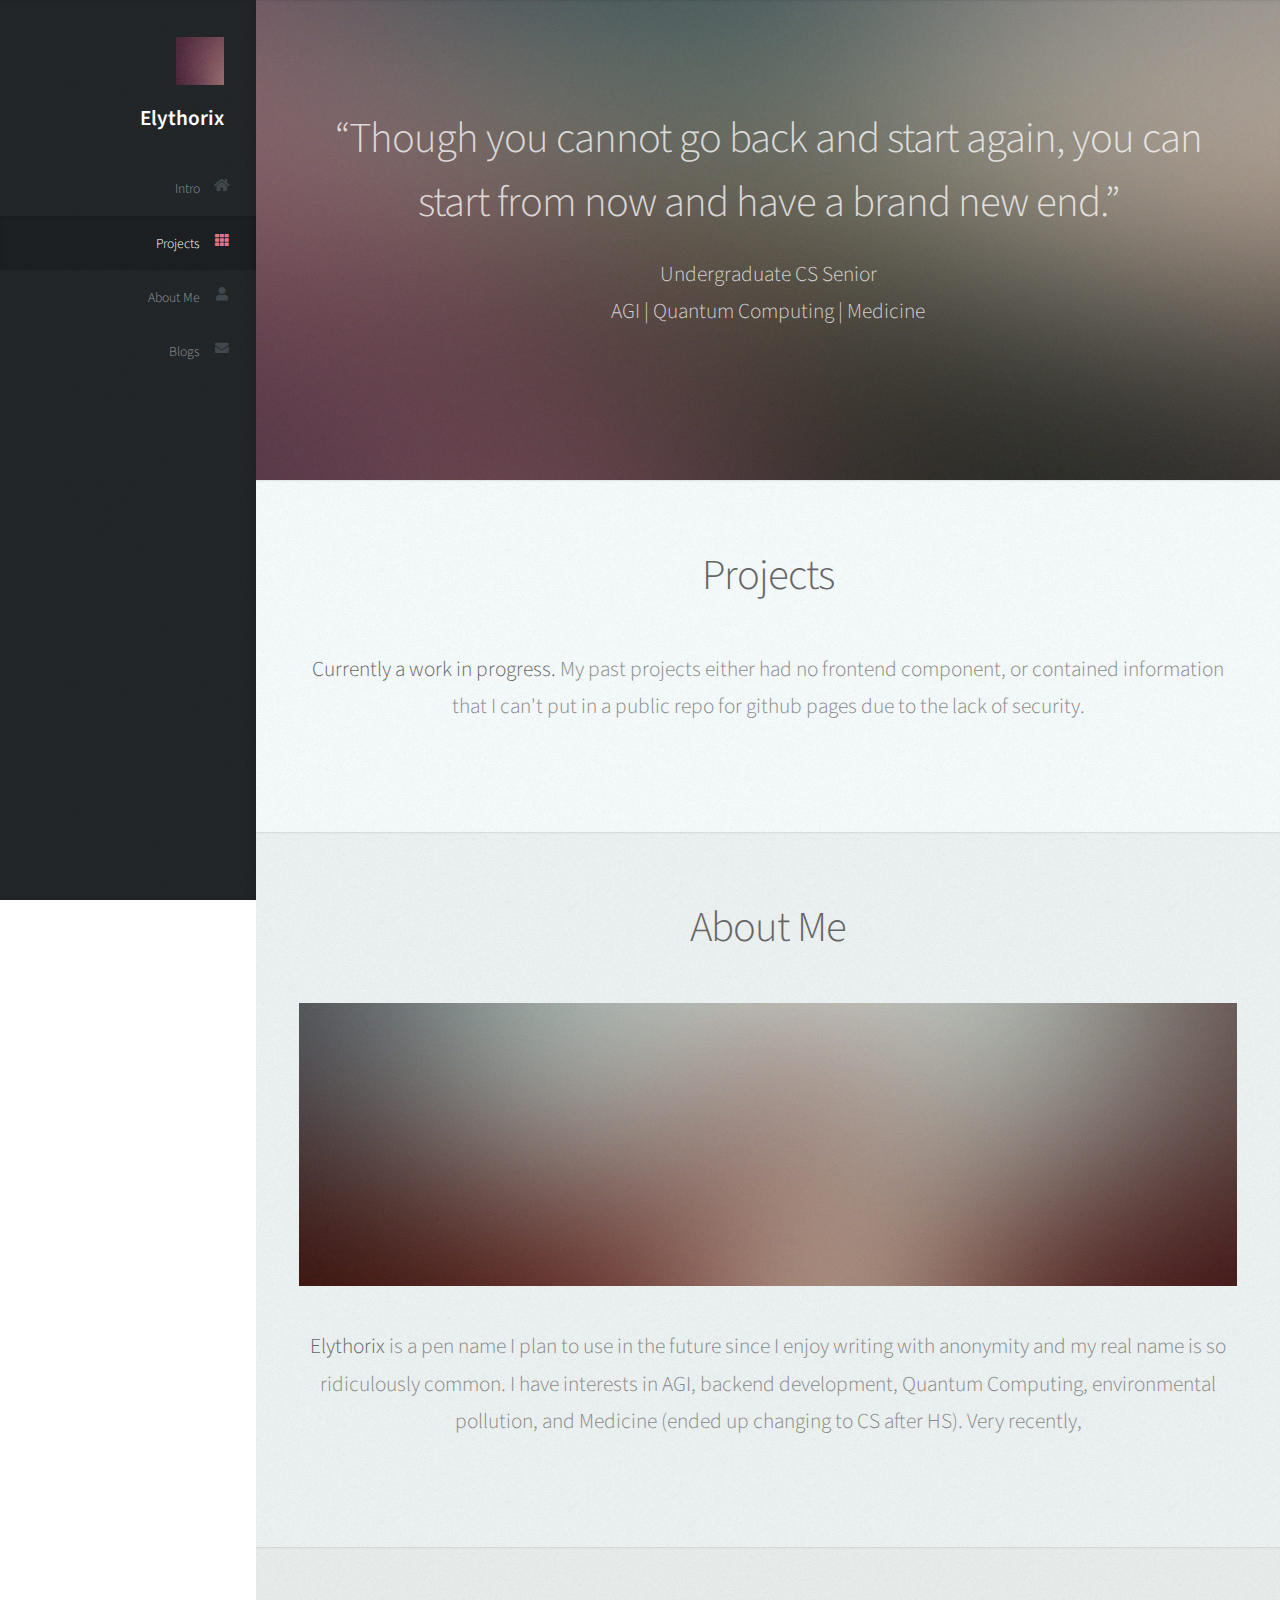
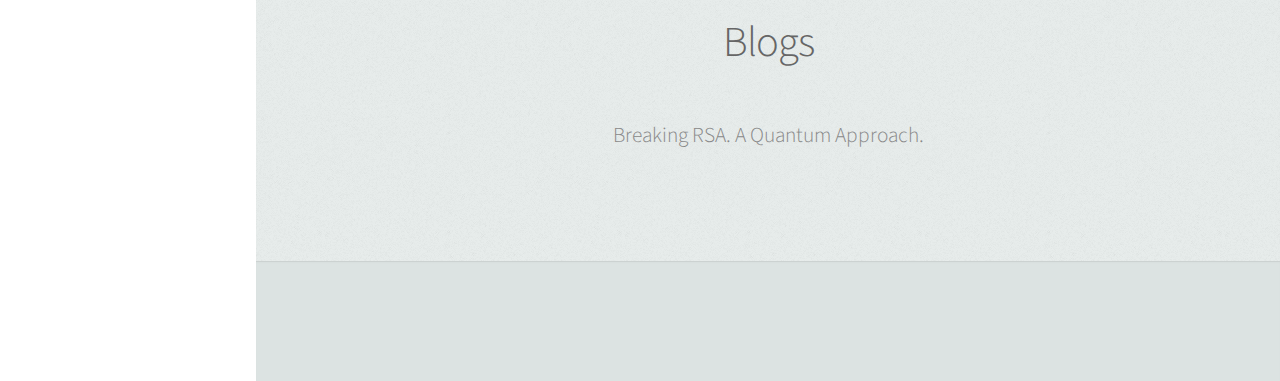
==== commit 2d99ddc6: "day 1" ====
--- a/index.html
+++ b/index.html
@@ -162,10 +162,7 @@
 								<h2>Blogs</h2>
 							</header>
 
-							<p>Elementum sem parturient nulla quam placerat viverra
-							mauris non cum elit tempus ullamcorper dolor. Libero rutrum ut lacinia
-							donec curae mus. Eleifend id porttitor ac ultricies lobortis sem nunc
-							orci ridiculus faucibus a consectetur. Porttitor curae mauris urna mi dolor.</p>
+							<p>Breaking RSA. A Quantum Approach.</p>
 
 						</div>
 					</section>
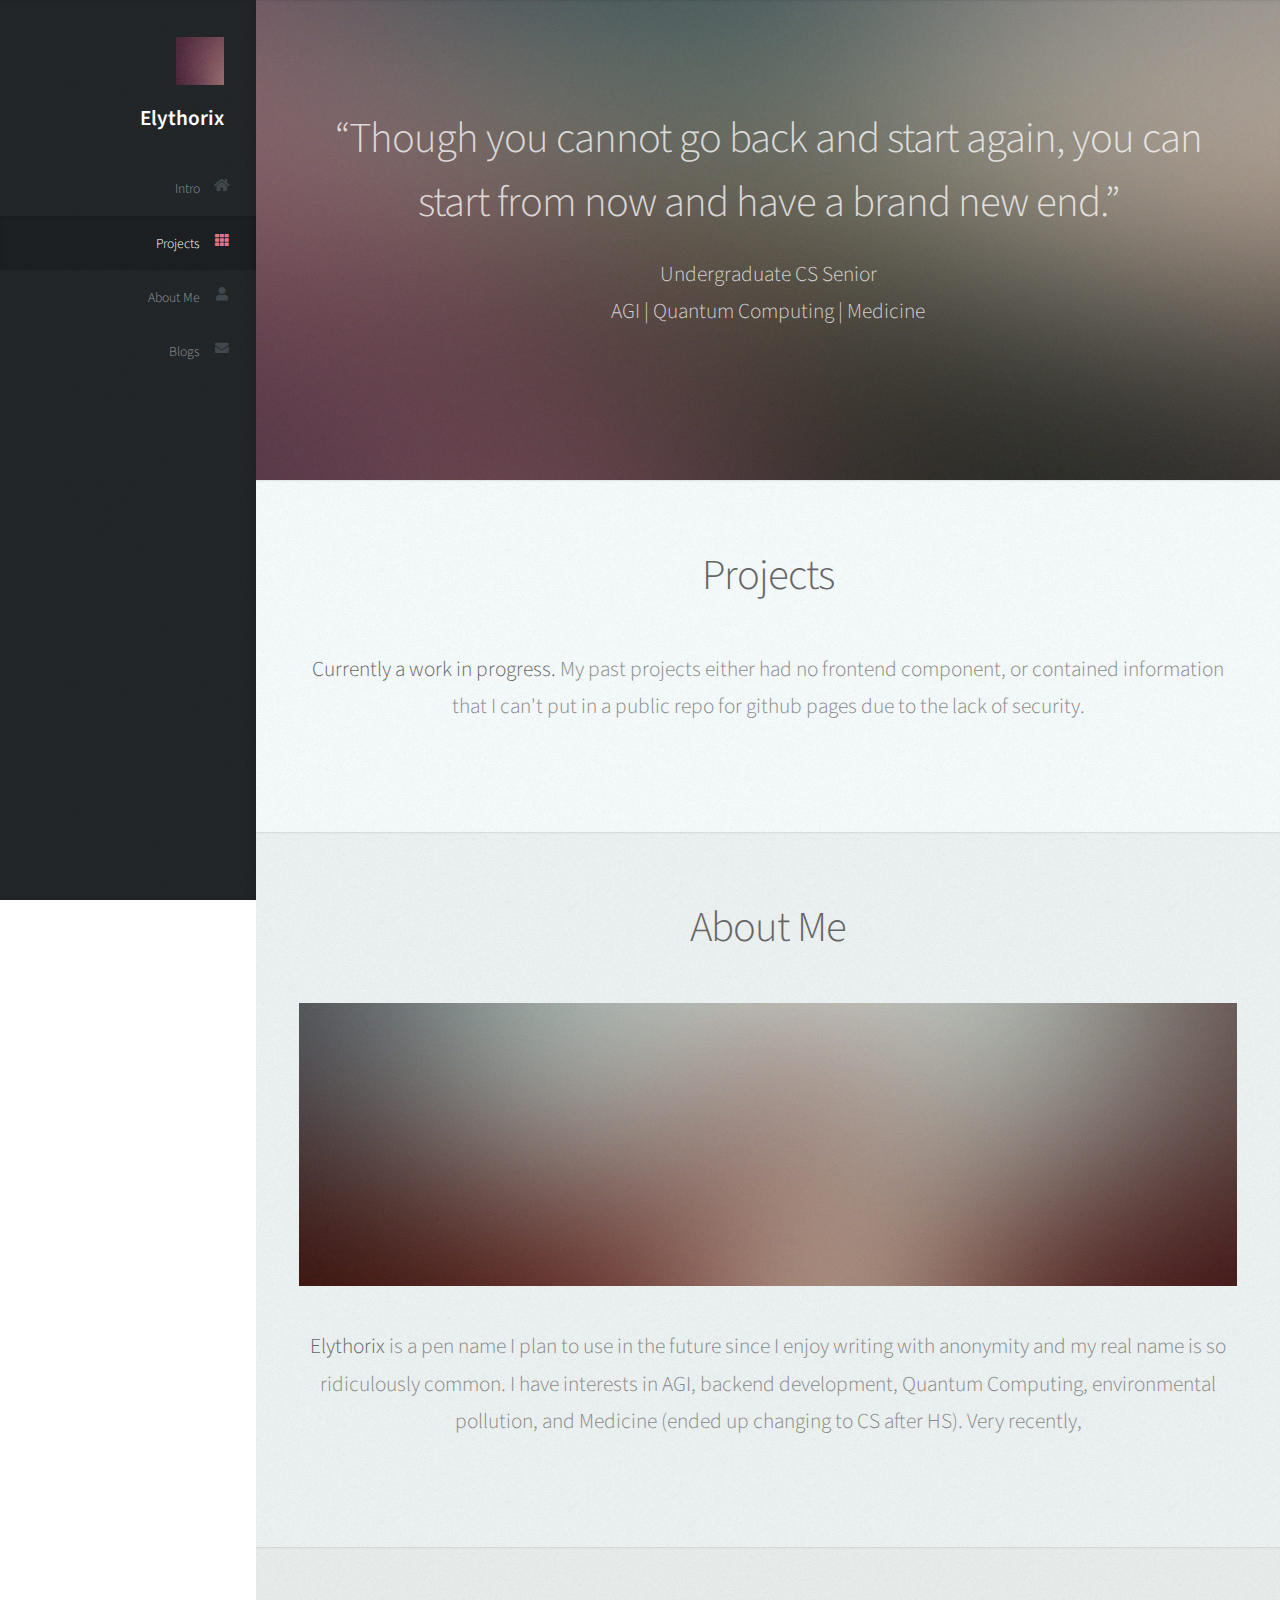
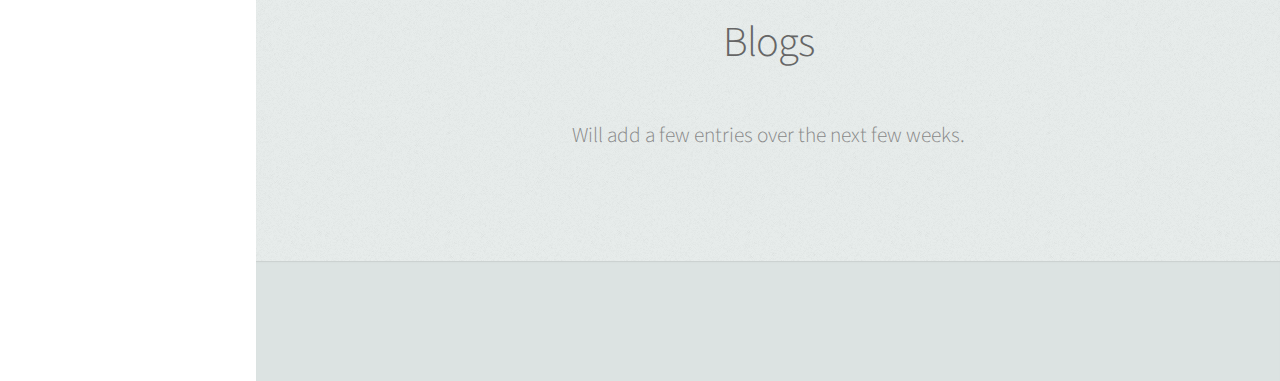
==== commit 021916e9: "msg" ====
--- a/index.html
+++ b/index.html
@@ -1,9 +1,5 @@
 <!DOCTYPE HTML>
-<!--
-	Prologue by HTML5 UP
-	html5up.net | @ajlkn
-	Free for personal and commercial use under the CCA 3.0 license (html5up.net/license)
--->
+
 <html>
 	<head>
 		<title>Elythorix's Home</title>
@@ -87,52 +83,7 @@
 							<p><b>Currently a work in progress. </b> My past projects either had no frontend component, or contained information
 								that I can't put in a public repo for github pages due to the lack of security.
 							</p>
-						<!--
-							<div class="row">
-								<div class="col-4 col-12-mobile">
-									<article class="item">
-										<a href="#" class="image fit"><img src="images/pic02.jpg" alt="" /></a>
-										<header>
-											<h3>Ipsum Feugiat</h3>
-										</header>
-									</article>
-									<article class="item">
-										<a href="#" class="image fit"><img src="images/pic03.jpg" alt="" /></a>
-										<header>
-											<h3>Rhoncus Semper</h3>
-										</header>
-									</article>
-								</div>
-								<div class="col-4 col-12-mobile">
-									<article class="item">
-										<a href="#" class="image fit"><img src="images/pic04.jpg" alt="" /></a>
-										<header>
-											<h3>Magna Nullam</h3>
-										</header>
-									</article>
-									<article class="item">
-										<a href="#" class="image fit"><img src="images/pic05.jpg" alt="" /></a>
-										<header>
-											<h3>Natoque Vitae</h3>
-										</header>
-									</article>
-								</div>
-								<div class="col-4 col-12-mobile">
-									<article class="item">
-										<a href="#" class="image fit"><img src="images/pic06.jpg" alt="" /></a>
-										<header>
-											<h3>Dolor Penatibus</h3>
-										</header>
-									</article>
-									<article class="item">
-										<a href="#" class="image fit"><img src="images/pic07.jpg" alt="" /></a>
-										<header>
-											<h3>Orci Convallis</h3>
-										</header>
-									</article>
-								</div>
-							</div>
-						-->
+					
 						</div>
 					</section>
 
@@ -162,7 +113,7 @@
 								<h2>Blogs</h2>
 							</header>
 
-							<p>Breaking RSA. A Quantum Approach.</p>
+							<p>Will add a few entries over the next few weeks.</p>
 
 						</div>
 					</section>
@@ -182,6 +133,8 @@
 			<script src="assets/js/breakpoints.min.js"></script>
 			<script src="assets/js/util.js"></script>
 			<script src="assets/js/main.js"></script>
+			<script src="assets/js/test.js"></script>
+			
 
 	</body>
 </html>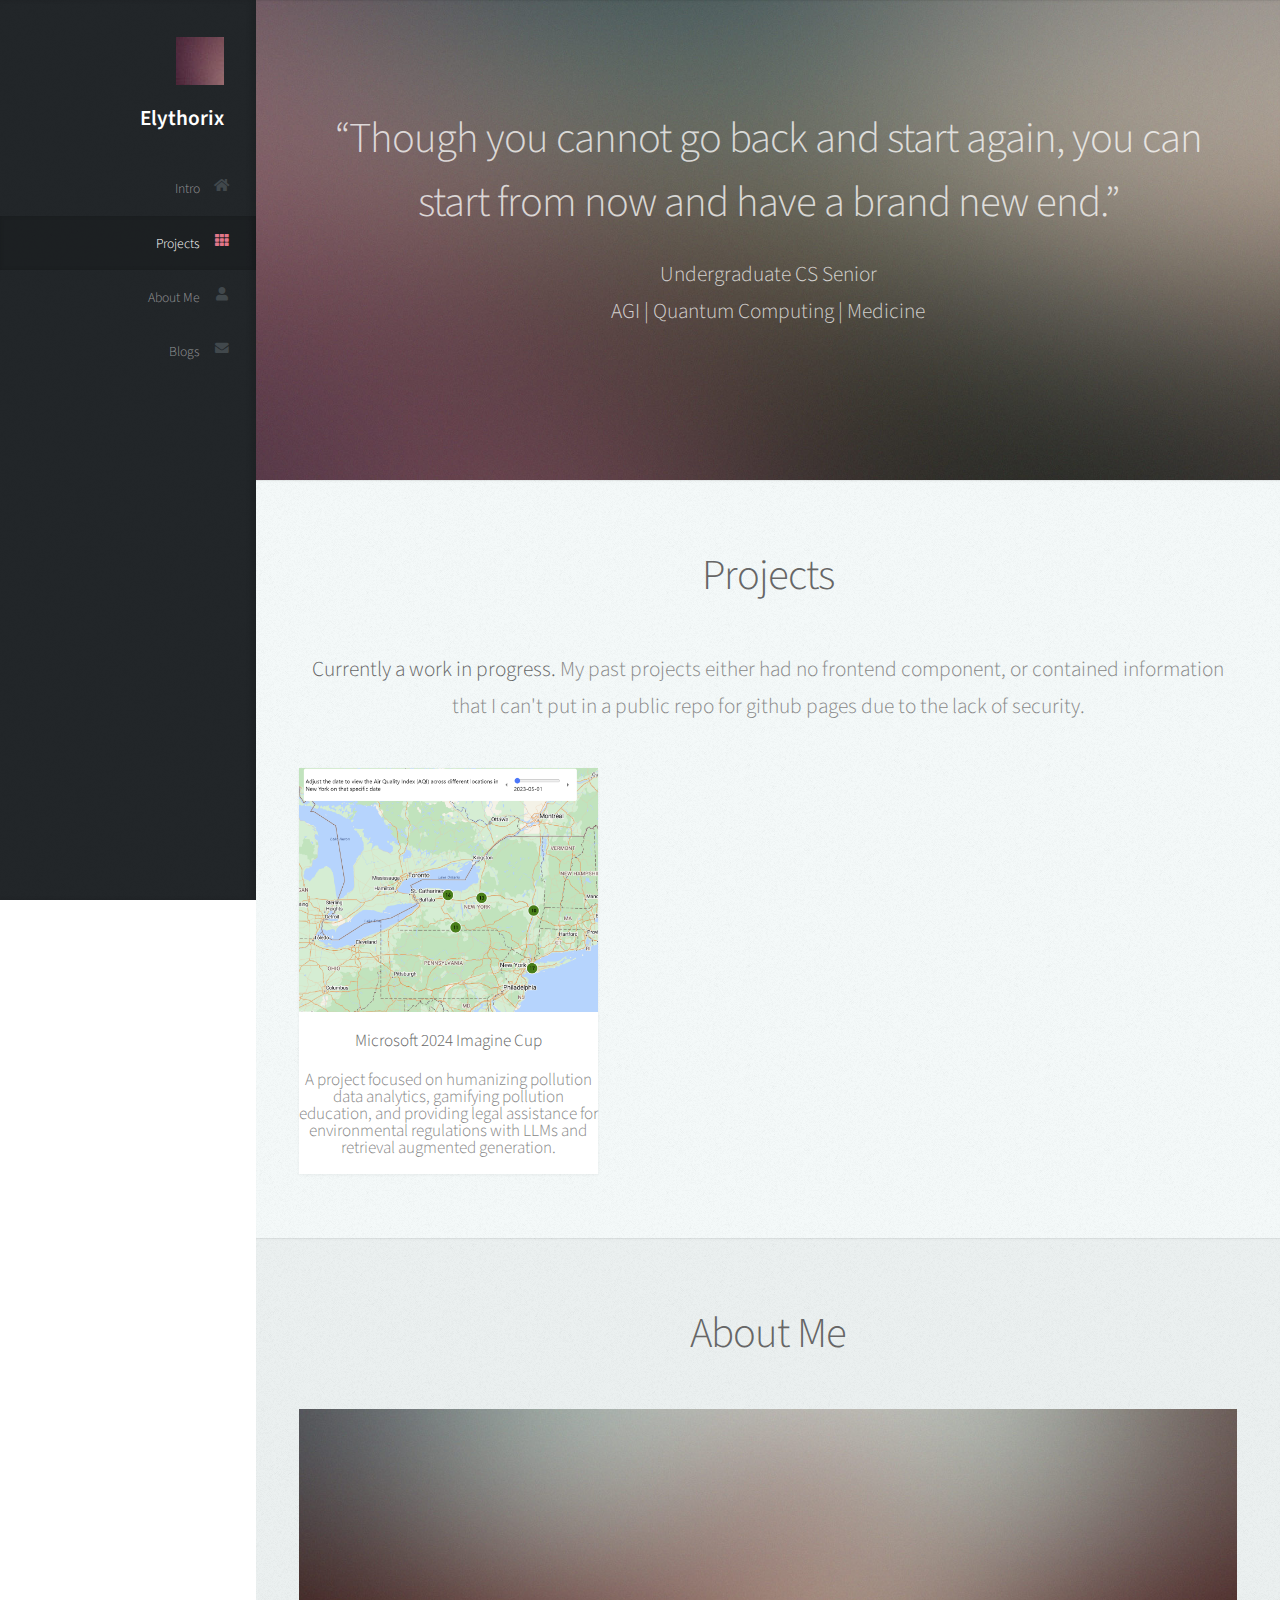
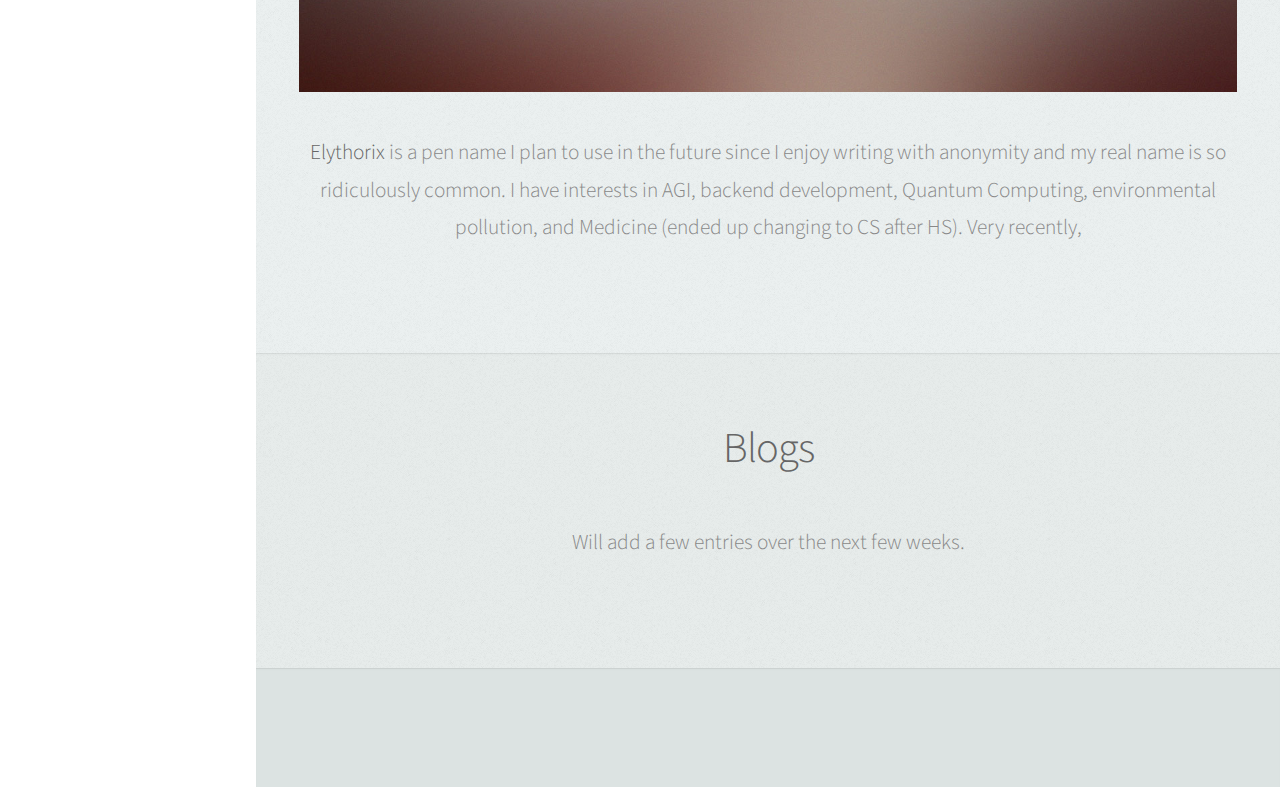
==== commit 28dff48d: "memories" ====
--- a/index.html
+++ b/index.html
@@ -83,6 +83,24 @@
 							<p><b>Currently a work in progress. </b> My past projects either had no frontend component, or contained information
 								that I can't put in a public repo for github pages due to the lack of security.
 							</p>
+
+							<div class="row">
+								
+								<div class="col-4 col-12-mobile">
+									<article class="item">
+										<a href="#" class="image fit"><img src="images/pollution.png" alt="" /></a>
+										<header>
+											<h3>Microsoft 2024 Imagine Cup</h3>
+											<p style="line-height: 1;">
+												A project focused on humanizing pollution data analytics, gamifying pollution education,
+												and providing legal assistance for environmental regulations with LLMs and retrieval augmented
+												generation. 
+											</p>
+										</header>
+									</article>
+								</div>
+							</div>
+
 					
 						</div>
 					</section>
@@ -133,7 +151,7 @@
 			<script src="assets/js/breakpoints.min.js"></script>
 			<script src="assets/js/util.js"></script>
 			<script src="assets/js/main.js"></script>
-			<script src="assets/js/test.js"></script>
+		<!-- <script src="assets/js/addBlogs.js"></script> -->
 			
 
 	</body>
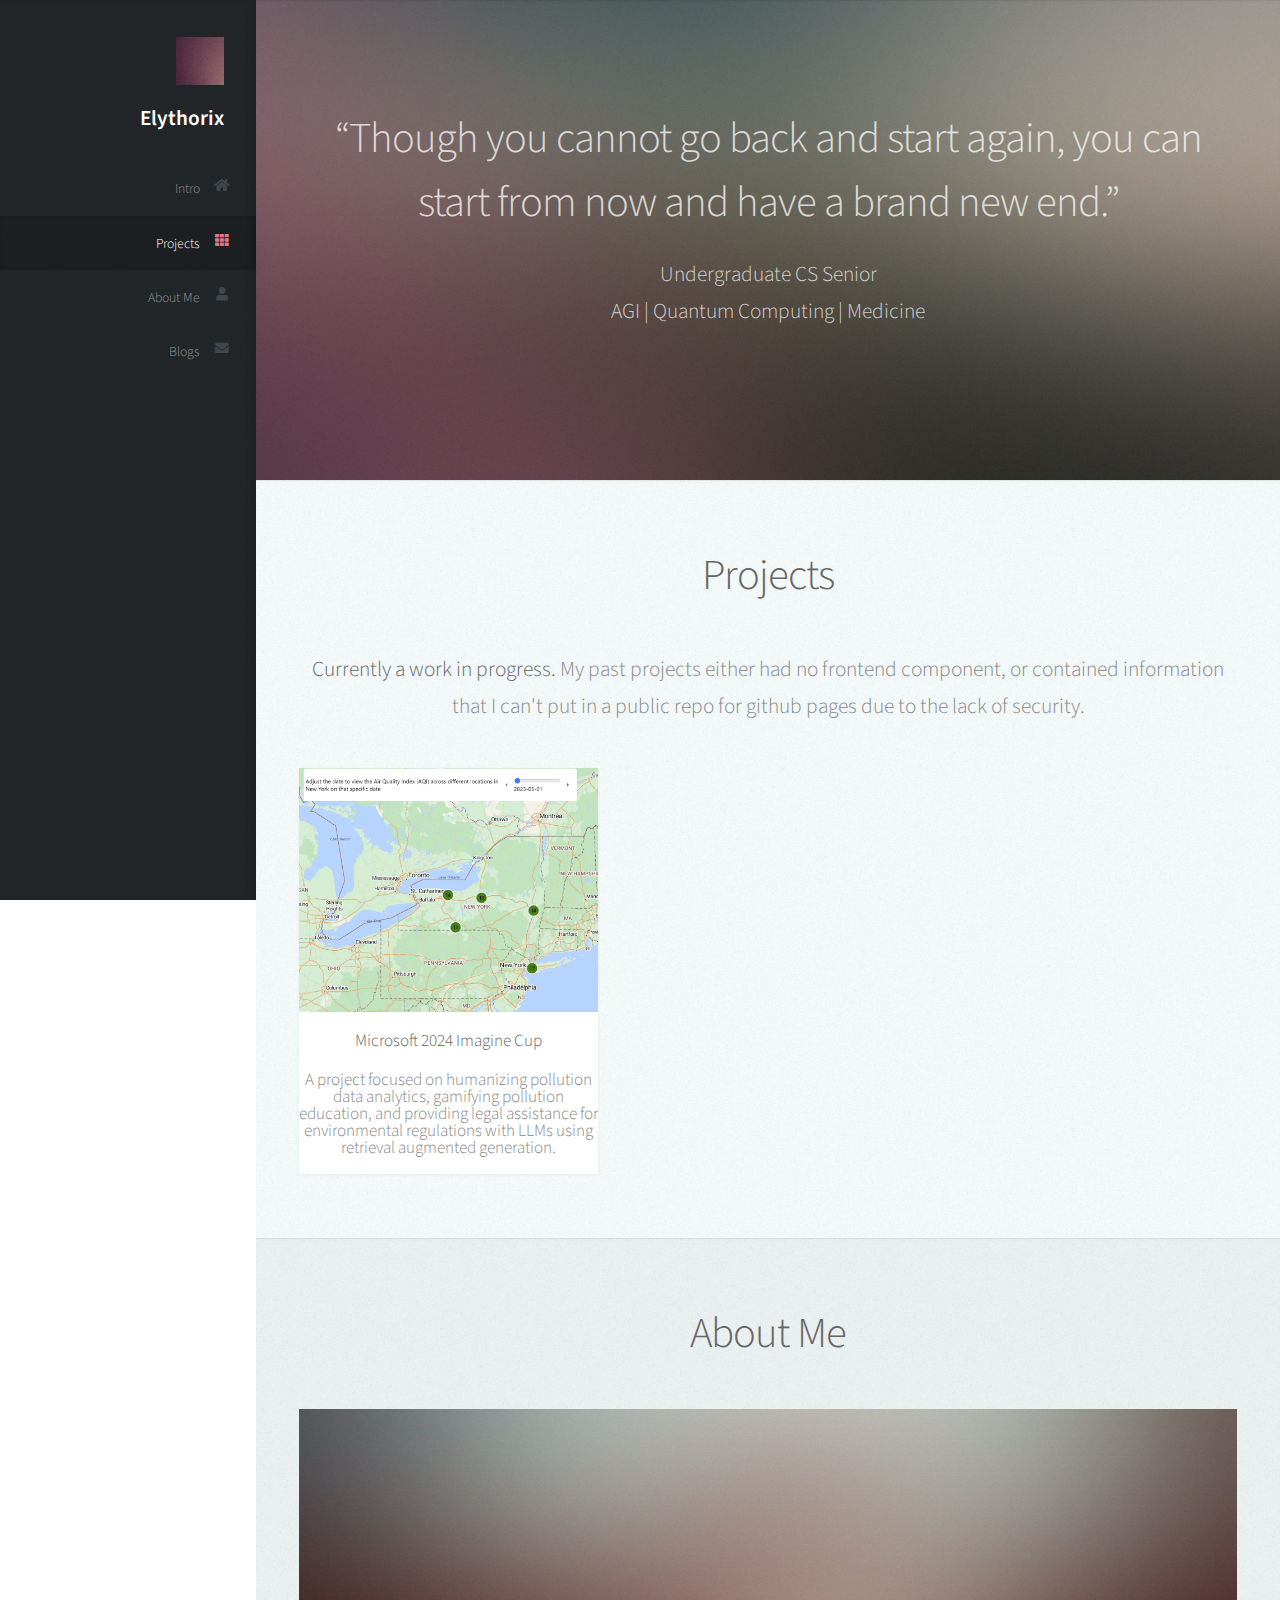
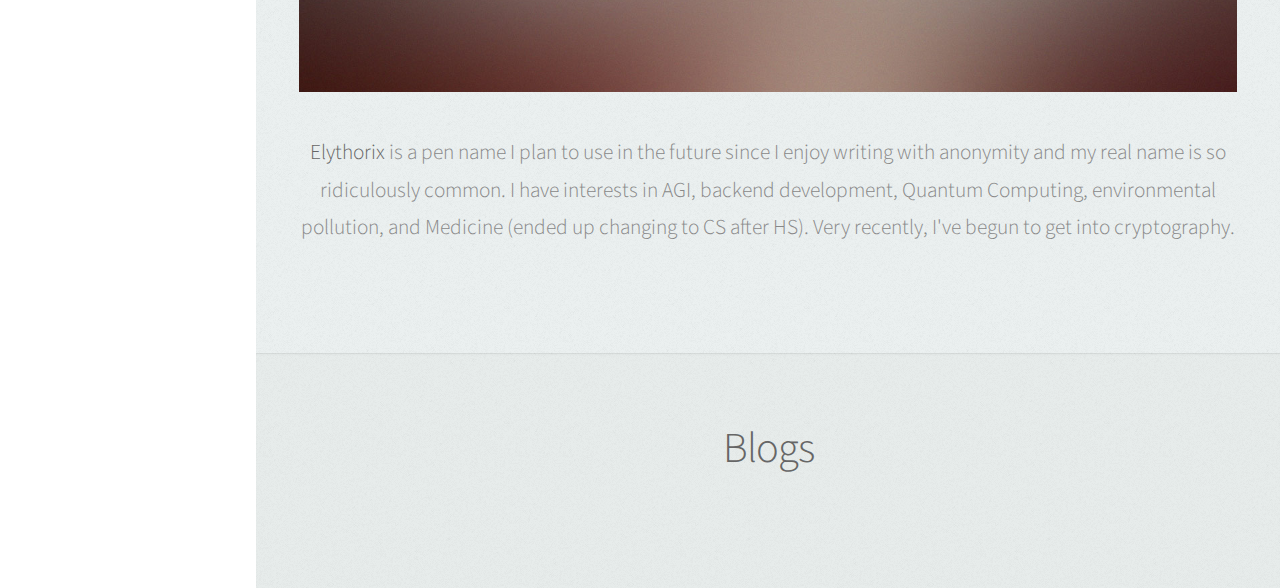
==== commit 5aac0cc4: "blogs template. basic css" ====
--- a/index.html
+++ b/index.html
@@ -93,7 +93,7 @@
 											<h3>Microsoft 2024 Imagine Cup</h3>
 											<p style="line-height: 1;">
 												A project focused on humanizing pollution data analytics, gamifying pollution education,
-												and providing legal assistance for environmental regulations with LLMs and retrieval augmented
+												and providing legal assistance for environmental regulations with LLMs using retrieval augmented
 												generation. 
 											</p>
 										</header>
@@ -117,7 +117,8 @@
 
 							<p class="alt"><strong>Elythorix</strong> is a pen name I plan to use in the future since I enjoy writing
 								with anonymity and my real name is so ridiculously common. I have interests in AGI, backend development,
-								Quantum Computing, environmental pollution, and Medicine (ended up changing to CS after HS). Very recently, 
+								Quantum Computing, environmental pollution, and Medicine (ended up changing to CS after HS). Very recently,
+								I've begun to get into cryptography. 
 							</p>
 
 						</div>
@@ -131,18 +132,18 @@
 								<h2>Blogs</h2>
 							</header>
 
-							<p>Will add a few entries over the next few weeks.</p>
+							
 
 						</div>
 					</section>
 				
 			</div>
 
-		<!-- Footer -->
+		<!-- Footer 
 			<div id="footer">
 
 			</div>
-
+		-->
 		<!-- Scripts -->
 			<script src="assets/js/jquery.min.js"></script>
 			<script src="assets/js/jquery.scrolly.min.js"></script>
@@ -151,7 +152,7 @@
 			<script src="assets/js/breakpoints.min.js"></script>
 			<script src="assets/js/util.js"></script>
 			<script src="assets/js/main.js"></script>
-		<!-- <script src="assets/js/addBlogs.js"></script> -->
+		<!--<script src="assets/js/addBlogs.js"></script> -->
 			
 
 	</body>
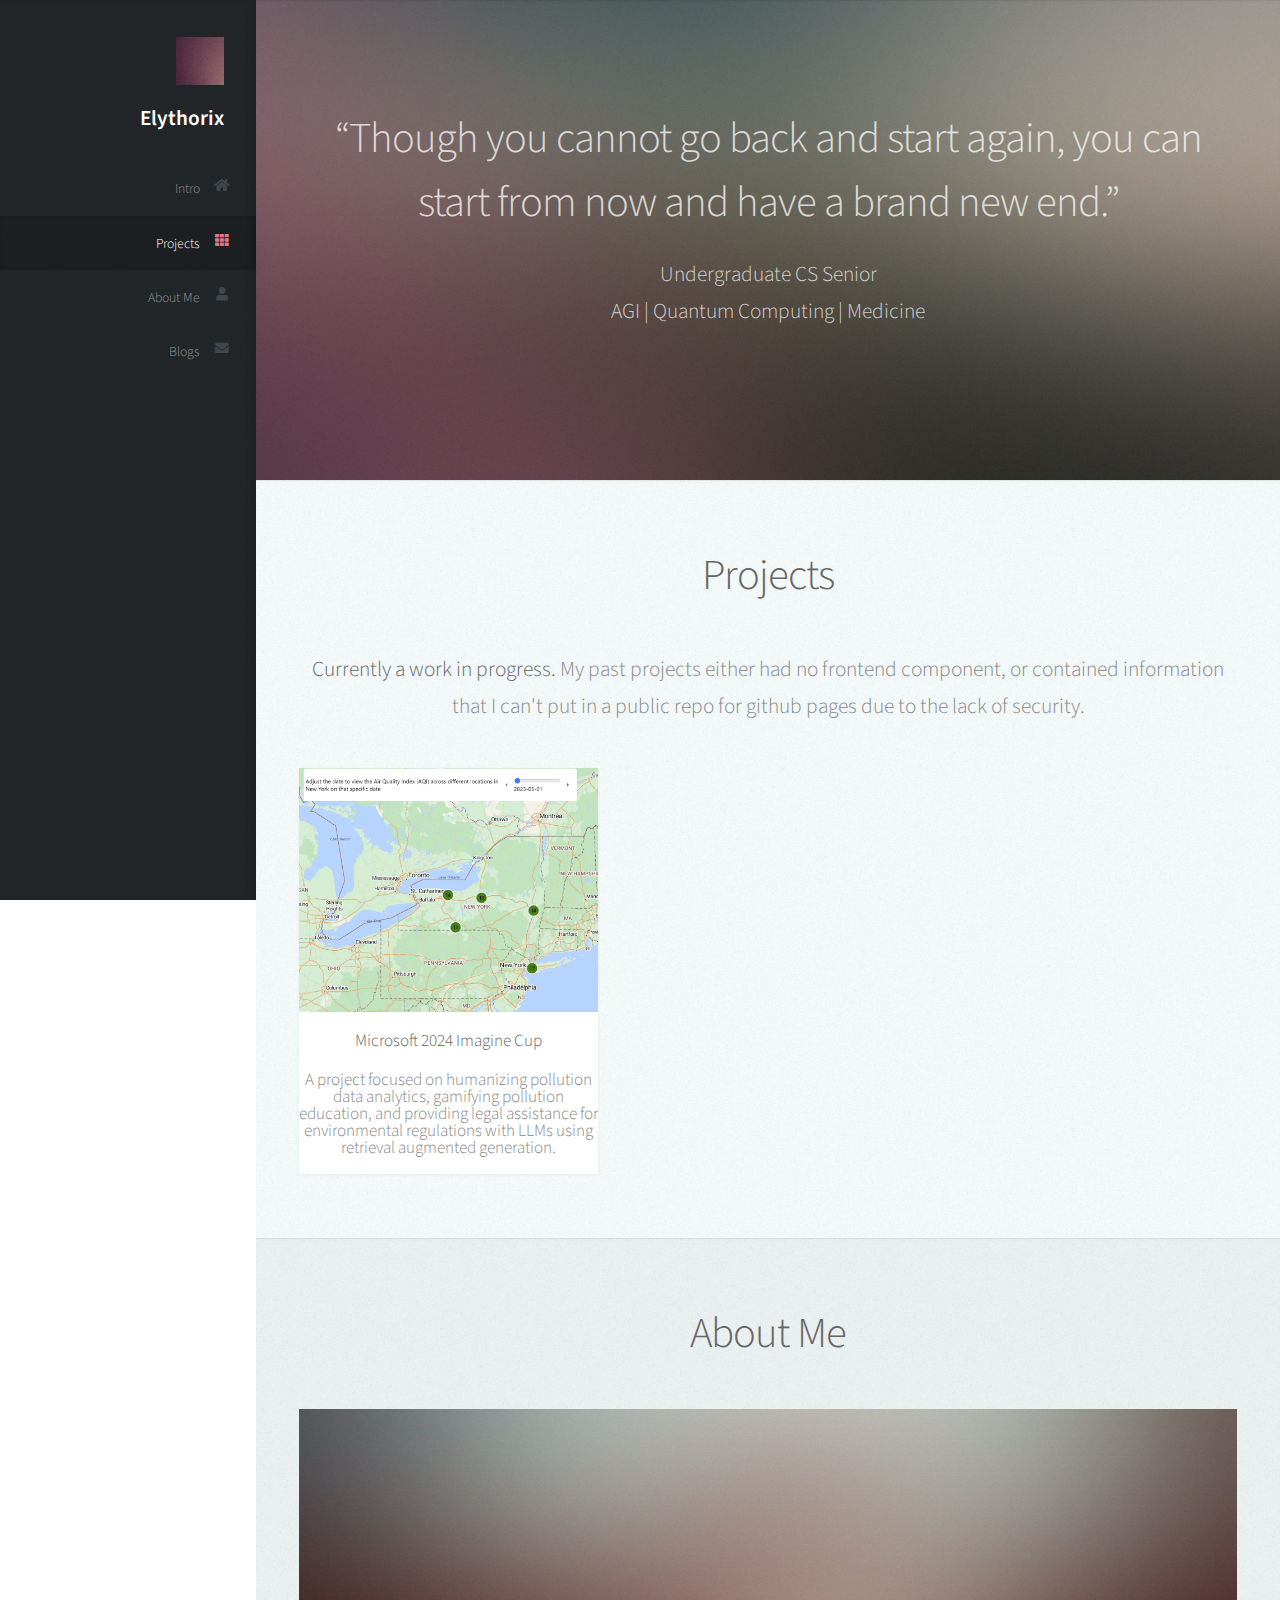
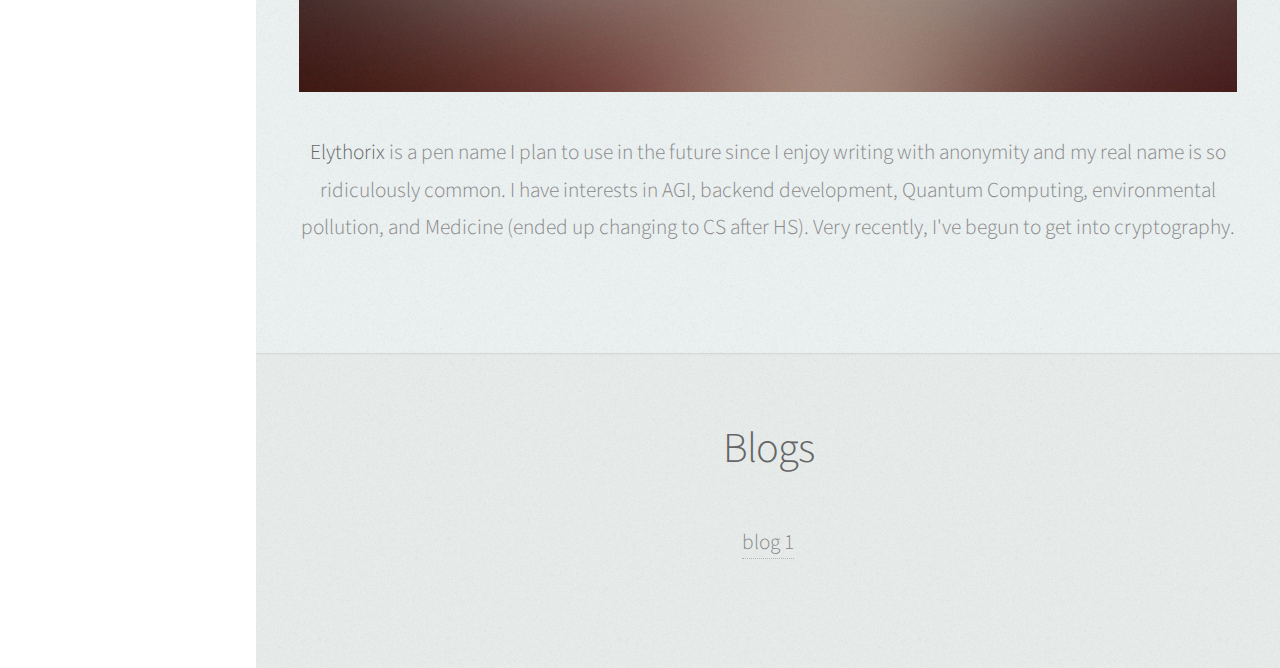
==== commit 483a2f2c: "Smoother rendering of mathjax" ====
--- a/index.html
+++ b/index.html
@@ -152,7 +152,7 @@
 			<script src="assets/js/breakpoints.min.js"></script>
 			<script src="assets/js/util.js"></script>
 			<script src="assets/js/main.js"></script>
-		<!--<script src="assets/js/addBlogs.js"></script> -->
+		    <script src="assets/js/addBlogs.js"></script>
 			
 
 	</body>
